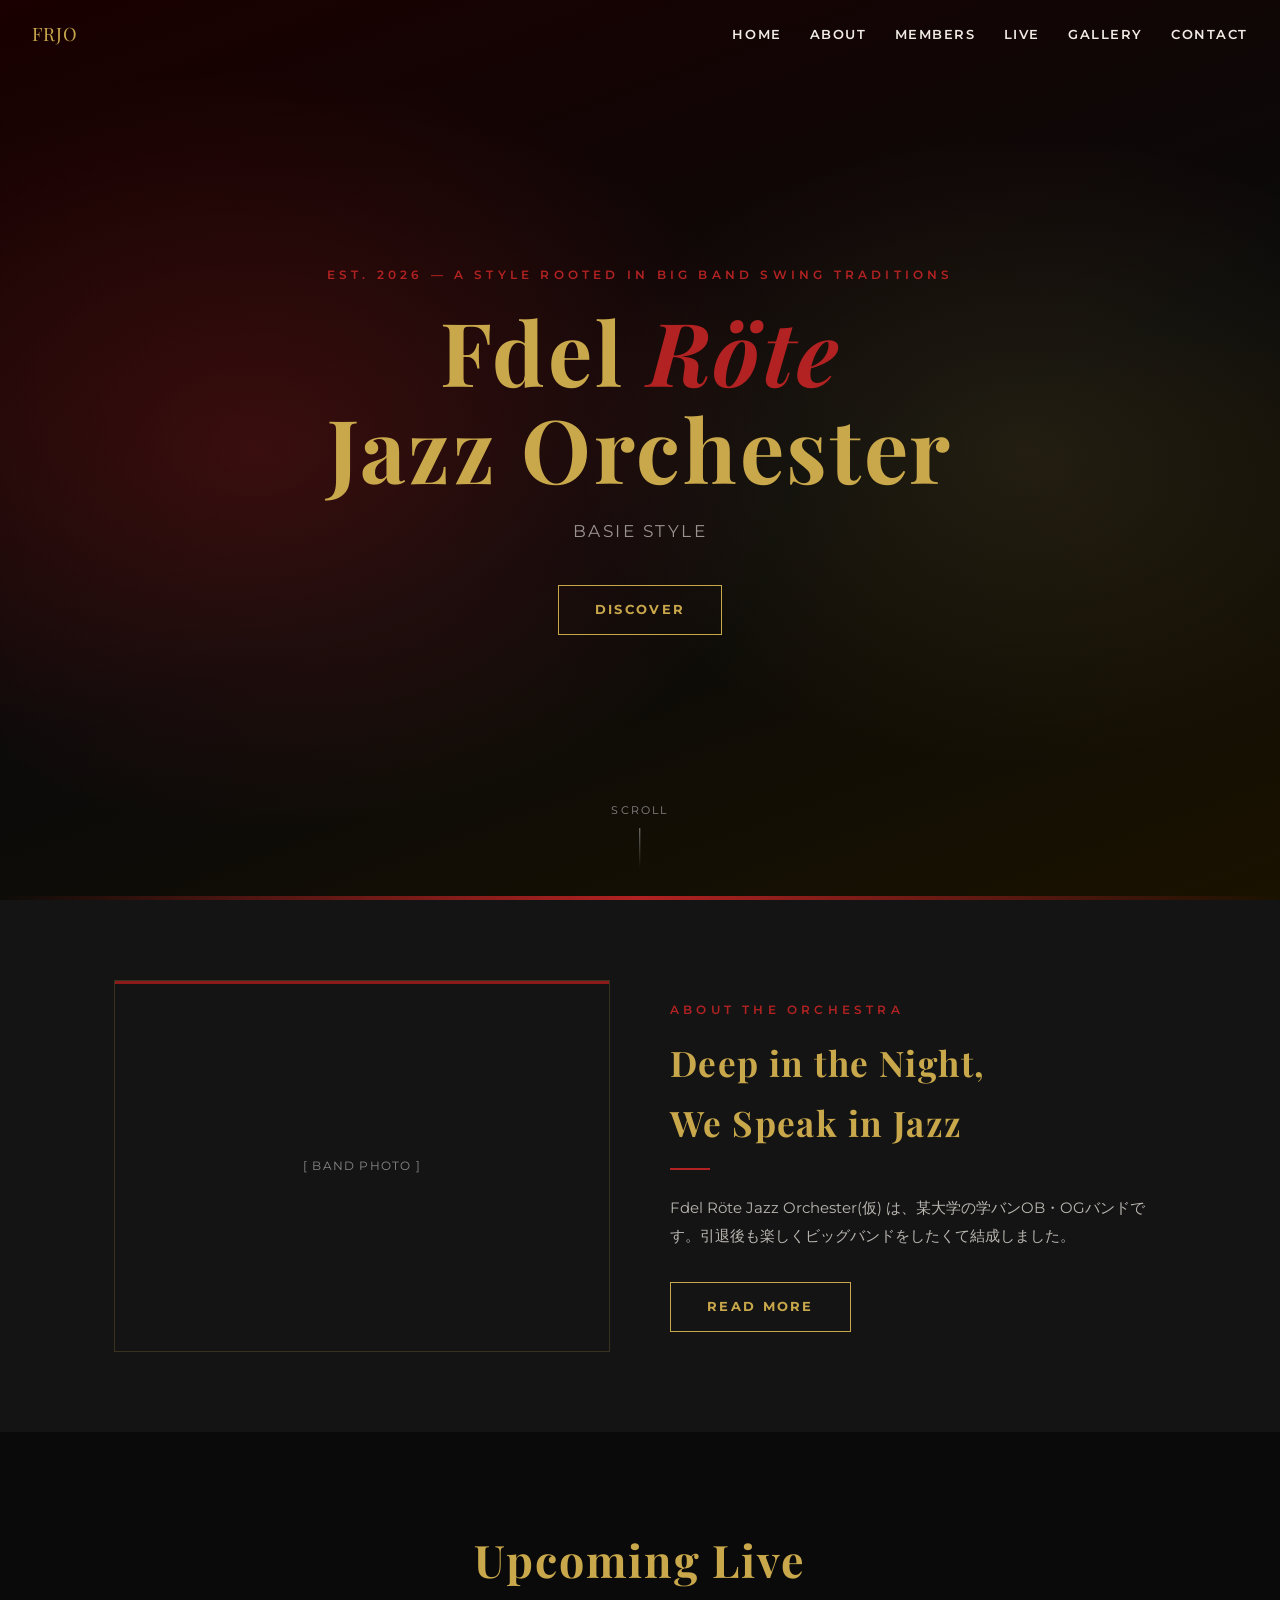
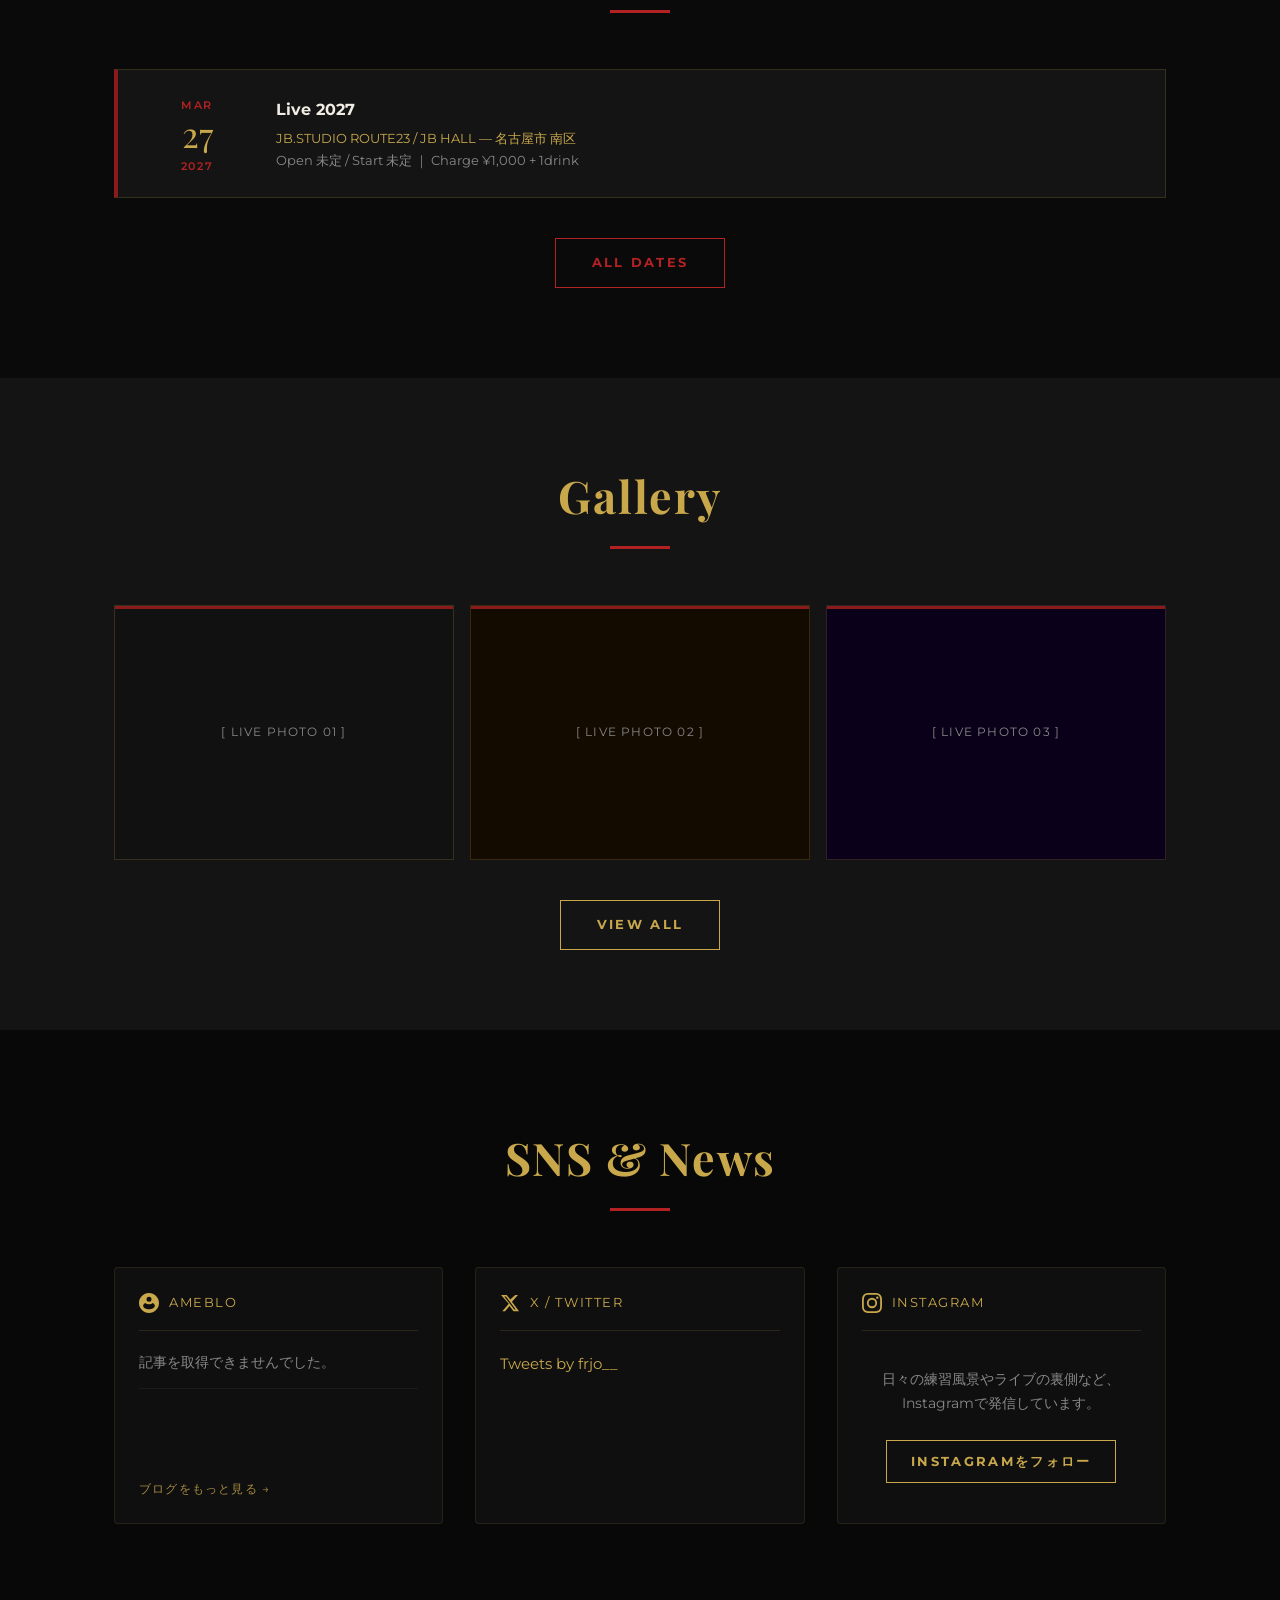
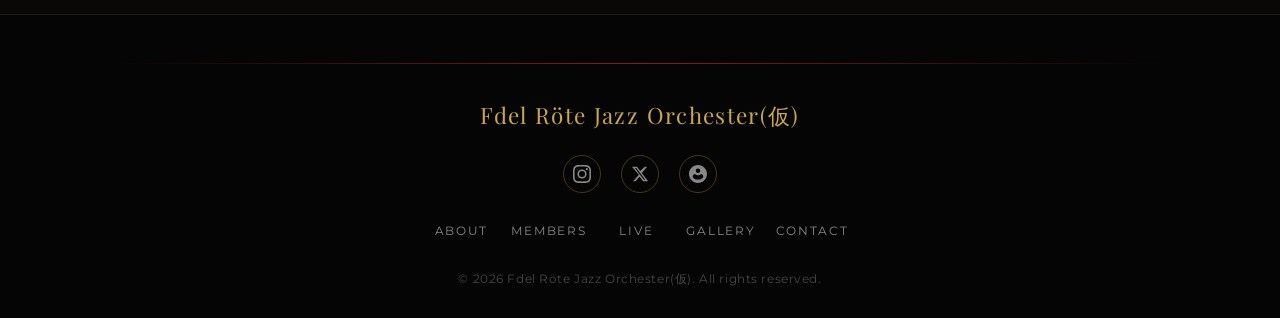
==== index.html @ 22d131be "fix: ライブ料金をCharge ¥1,000+1drinkに更新" ====
<!DOCTYPE html>
<html lang="ja">
<head>
  <meta charset="UTF-8">
  <meta name="viewport" content="width=device-width, initial-scale=1.0">
  <title>Fdel Röte Jazz Orchester</title>
  <meta name="description" content="Fdel Röte Jazz Orchester(仮)">
  <link rel="icon" type="image/svg+xml" href="favicon.svg">
  <link rel="stylesheet" href="style.css">
</head>
<body>

  <!-- ===== Navigation ===== -->
  <nav id="navbar">
    <a class="nav-logo" href="index.html">FRJO</a>
    <button class="hamburger" id="hamburger" aria-label="メニュー" aria-expanded="false">
      <span></span><span></span><span></span>
    </button>
    <ul class="nav-links" id="nav-links">
      <li><a href="index.html">Home</a></li>
      <li><a href="about.html">About</a></li>
      <li><a href="members.html">Members</a></li>
      <li><a href="live.html">Live</a></li>
      <li><a href="gallery.html">Gallery</a></li>
      <li><a href="contact.html">Contact</a></li>
    </ul>
  </nav>

  <!-- ===== Hero ===== -->
  <section id="hero">
    <div class="hero-bg"></div>
    <div class="hero-content">
      <p class="hero-sub">Est. 2026 — A style rooted in big band swing traditions</p>
      <h1 class="hero-title">
        Fdel <span class="accent">Röte</span><br>Jazz Orchester
      </h1>
      <p class="hero-tagline">Basie style</p>
      <a href="about.html" class="btn">Discover</a>
    </div>
    <div class="scroll-hint">scroll</div>
  </section>

  <!-- ===== About Snippet ===== -->
  <section class="about-snippet">
    <div class="container">
      <div class="dummy-img slide-left" style="min-height:280px;">
        [ Band Photo ]
      </div>
      <div class="slide-right">
        <p class="hero-sub" style="text-align:left;margin-bottom:12px;">About the Orchestra</p>
        <h2 class="section-title" style="text-align:left;font-size:clamp(1.5rem,3vw,2.2rem);">
          Deep in the Night,<br>We Speak in Jazz
        </h2>
        <div style="width:40px;height:2px;background:var(--crimson-lt);margin:16px 0 24px;"></div>
        <p style="color:rgba(240,236,228,.75);line-height:1.85;">
          Fdel Röte Jazz Orchester(仮) は、某大学の学バンOB・OGバンドです。引退後も楽しくビッグバンドをしたくて結成しました。
        </p>
        <a href="about.html" class="btn mt-32" style="display:inline-block;">Read More</a>
      </div>
    </div>
  </section>

  <!-- ===== Latest Live ===== -->
  <section class="section">
    <div class="container">
      <h2 class="section-title">Upcoming Live</h2>
      <div class="divider"></div>
      <ul class="live-list">
        <li class="live-item slide-up">
          <div class="live-date">
            <span class="month">Mar</span>
            <div class="day">27</div>
            <span class="month">2027</span>
          </div>
          <div class="live-info">
            <h3>Live 2027</h3>
            <p class="venue">JB.STUDIO ROUTE23 / JB HALL — 名古屋市 南区</p>
            <p>Open 未定 / Start 未定 ｜ Charge ¥1,000 + 1drink</p>
          </div>
        </li>
      </ul>
      <div style="text-align:center;margin-top:40px;">
        <a href="live.html" class="btn btn-crimson">All Dates</a>
      </div>
    </div>
  </section>

  <!-- ===== Gallery Teaser ===== -->
  <section class="section" style="background:var(--dark);padding-top:80px;padding-bottom:80px;">
    <div class="container">
      <h2 class="section-title">Gallery</h2>
      <div class="divider"></div>
      <div class="gallery-grid">
        <div class="gallery-item slide-up">
          <div class="dummy-img" style="height:100%;background:#111;">[ Live Photo 01 ]</div>
          <div class="gallery-overlay"><h3>Everyday Moments</h3><p>Aug 2025</p></div>
        </div>
        <div class="gallery-item slide-up">
          <div class="dummy-img" style="height:100%;background:#130a00;">[ Live Photo 02 ]</div>
          <div class="gallery-overlay"><h3>Everyday Moments</h3><p>May 2025</p></div>
        </div>
        <div class="gallery-item slide-up">
          <div class="dummy-img" style="height:100%;background:#0a001a;">[ Live Photo 03 ]</div>
          <div class="gallery-overlay"><h3>Everyday Moments</h3><p>Jan 2025</p></div>
        </div>
      </div>
      <div style="text-align:center;margin-top:40px;">
        <a href="gallery.html" class="btn">View All</a>
      </div>
    </div>
  </section>

  <!-- ===== SNS & News ===== -->
  <section class="section" style="background:#080808;">
    <div class="container">
      <h2 class="section-title">SNS & News</h2>
      <div class="divider"></div>

      <div class="sns-news-grid">

        <!-- アメブロ最新記事 -->
        <div class="sns-block slide-up">
          <div class="sns-block-header">
            <svg viewBox="0 0 24 24" width="20" height="20" fill="var(--gold)"><path d="M12 0C5.373 0 0 5.373 0 12s5.373 12 12 12 12-5.373 12-12S18.627 0 12 0zm0 4.5a3 3 0 1 1 0 6 3 3 0 0 1 0-6zm0 15c-3.75 0-7-1.9-7-4.25 0-1.317.99-2.484 2.56-3.276A5.987 5.987 0 0 0 12 13.5a5.987 5.987 0 0 0 4.44-1.526C18.01 12.766 19 13.933 19 15.25 19 17.6 15.75 19.5 12 19.5z"/></svg>
            <span>Ameblo</span>
          </div>
          <ul class="ameblo-list" id="ameblo-list">
            <li style="color:var(--gray);font-size:.85rem;">読み込み中...</li>
          </ul>
          <a href="https://ameblo.jp/fdelrotejazzorchester/" target="_blank" rel="noopener" class="sns-more">ブログをもっと見る →</a>
        </div>

        <!-- X タイムライン -->
        <div class="sns-block slide-up">
          <div class="sns-block-header">
            <svg viewBox="0 0 24 24" width="20" height="20" fill="var(--gold)"><path d="M18.244 2.25h3.308l-7.227 8.26 8.502 11.24H16.17l-4.714-6.231-5.401 6.231H2.744l7.737-8.835L1.254 2.25H8.08l4.253 5.622 5.911-5.622zm-1.161 17.52h1.833L7.084 4.126H5.117z"/></svg>
            <span>X / Twitter</span>
          </div>
          <a class="twitter-timeline"
             data-theme="dark"
             data-chrome="noheader nofooter noborders transparent"
             data-tweet-limit="3"
             data-height="320"
             href="https://twitter.com/frjo__">
            Tweets by frjo__
          </a>
          <script async src="https://platform.twitter.com/widgets.js" charset="utf-8"></script>
        </div>

        <!-- Instagram リンク -->
        <div class="sns-block slide-up">
          <div class="sns-block-header">
            <svg viewBox="0 0 24 24" width="20" height="20" fill="var(--gold)"><path d="M12 2.163c3.204 0 3.584.012 4.85.07 1.366.062 2.633.334 3.608 1.308.975.975 1.246 2.242 1.308 3.608.058 1.266.07 1.646.07 4.85s-.012 3.584-.07 4.85c-.062 1.366-.334 2.633-1.308 3.608-.975.975-2.242 1.246-3.608 1.308-1.266.058-1.646.07-4.85.07s-3.584-.012-4.85-.07c-1.366-.062-2.633-.334-3.608-1.308-.975-.975-1.246-2.242-1.308-3.608C2.175 15.584 2.163 15.204 2.163 12s.012-3.584.07-4.85c.062-1.366.334-2.633 1.308-3.608.975-.975 2.242-1.246 3.608-1.308C8.416 2.175 8.796 2.163 12 2.163zm0-2.163C8.741 0 8.332.014 7.052.072 5.197.157 3.355.673 2.014 2.014.673 3.355.157 5.197.072 7.052.014 8.332 0 8.741 0 12c0 3.259.014 3.668.072 4.948.085 1.855.601 3.697 1.942 5.038 1.341 1.341 3.183 1.857 5.038 1.942C8.332 23.986 8.741 24 12 24s3.668-.014 4.948-.072c1.855-.085 3.697-.601 5.038-1.942 1.341-1.341 1.857-3.183 1.942-5.038.058-1.28.072-1.689.072-4.948s-.014-3.668-.072-4.948c-.085-1.855-.601-3.697-1.942-5.038C20.645.673 18.803.157 16.948.072 15.668.014 15.259 0 12 0zm0 5.838a6.162 6.162 0 1 0 0 12.324 6.162 6.162 0 0 0 0-12.324zm0 10.162a4 4 0 1 1 0-8 4 4 0 0 1 0 8zm6.406-11.845a1.44 1.44 0 1 0 0 2.88 1.44 1.44 0 0 0 0-2.88z"/></svg>
            <span>Instagram</span>
          </div>
          <div class="instagram-placeholder">
            <p style="color:var(--gray);font-size:.85rem;line-height:1.8;margin-bottom:24px;">
              日々の練習風景やライブの裏側など、<br>Instagramで発信しています。
            </p>
            <a href="https://www.instagram.com/fdelrote_j_o_kamo/" target="_blank" rel="noopener" class="btn" style="font-size:.8rem;padding:10px 24px;">
              Instagramをフォロー
            </a>
          </div>
        </div>

      </div>
    </div>
  </section>

  <!-- ===== Footer ===== -->
  <footer>
    <div class="container">
      <div class="crimson-rule"></div>
      <div class="footer-logo">Fdel Röte Jazz Orchester(仮)</div>
      <div class="footer-sns">
        <!-- Instagram -->
        <a href="https://www.instagram.com/fdelrote_j_o_kamo/" target="_blank" rel="noopener" aria-label="Instagram">
          <svg viewBox="0 0 24 24" xmlns="http://www.w3.org/2000/svg"><path d="M12 2.163c3.204 0 3.584.012 4.85.07 1.366.062 2.633.334 3.608 1.308.975.975 1.246 2.242 1.308 3.608.058 1.266.07 1.646.07 4.85s-.012 3.584-.07 4.85c-.062 1.366-.334 2.633-1.308 3.608-.975.975-2.242 1.246-3.608 1.308-1.266.058-1.646.07-4.85.07s-3.584-.012-4.85-.07c-1.366-.062-2.633-.334-3.608-1.308-.975-.975-1.246-2.242-1.308-3.608C2.175 15.584 2.163 15.204 2.163 12s.012-3.584.07-4.85c.062-1.366.334-2.633 1.308-3.608.975-.975 2.242-1.246 3.608-1.308C8.416 2.175 8.796 2.163 12 2.163zm0-2.163C8.741 0 8.332.014 7.052.072 5.197.157 3.355.673 2.014 2.014.673 3.355.157 5.197.072 7.052.014 8.332 0 8.741 0 12c0 3.259.014 3.668.072 4.948.085 1.855.601 3.697 1.942 5.038 1.341 1.341 3.183 1.857 5.038 1.942C8.332 23.986 8.741 24 12 24s3.668-.014 4.948-.072c1.855-.085 3.697-.601 5.038-1.942 1.341-1.341 1.857-3.183 1.942-5.038.058-1.28.072-1.689.072-4.948s-.014-3.668-.072-4.948c-.085-1.855-.601-3.697-1.942-5.038C20.645.673 18.803.157 16.948.072 15.668.014 15.259 0 12 0zm0 5.838a6.162 6.162 0 1 0 0 12.324 6.162 6.162 0 0 0 0-12.324zm0 10.162a4 4 0 1 1 0-8 4 4 0 0 1 0 8zm6.406-11.845a1.44 1.44 0 1 0 0 2.88 1.44 1.44 0 0 0 0-2.88z"/></svg>
        </a>
        <!-- X (Twitter) -->
        <a href="https://x.com/frjo__" target="_blank" rel="noopener" aria-label="X (Twitter)">
          <svg viewBox="0 0 24 24" xmlns="http://www.w3.org/2000/svg"><path d="M18.244 2.25h3.308l-7.227 8.26 8.502 11.24H16.17l-4.714-6.231-5.401 6.231H2.744l7.737-8.835L1.254 2.25H8.08l4.253 5.622 5.911-5.622zm-1.161 17.52h1.833L7.084 4.126H5.117z"/></svg>
        </a>
        <!-- Ameblo -->
        <a href="https://ameblo.jp/fdelrotejazzorchester/" target="_blank" rel="noopener" aria-label="Ameblo">
          <svg viewBox="0 0 24 24" xmlns="http://www.w3.org/2000/svg"><path d="M12 0C5.373 0 0 5.373 0 12s5.373 12 12 12 12-5.373 12-12S18.627 0 12 0zm0 4.5a3 3 0 1 1 0 6 3 3 0 0 1 0-6zm0 15c-3.75 0-7-1.9-7-4.25 0-1.317.99-2.484 2.56-3.276A5.987 5.987 0 0 0 12 13.5a5.987 5.987 0 0 0 4.44-1.526C18.01 12.766 19 13.933 19 15.25 19 17.6 15.75 19.5 12 19.5z"/></svg>
        </a>
      </div>
      <ul class="footer-nav">
        <li><a href="about.html">About</a></li>
        <li><a href="members.html">Members</a></li>
        <li><a href="live.html">Live</a></li>
        <li><a href="gallery.html">Gallery</a></li>
        <li><a href="contact.html">Contact</a></li>
      </ul>
      <p class="footer-copy">&copy; 2026 Fdel Röte Jazz Orchester(仮). All rights reserved.</p>
    </div>
  </footer>

  <script src="script.js"></script>
  <script src="https://identity.netlify.com/v1/netlify-identity-widget.js"></script>
  <script>
    // パスワードリセット・招待リンクを /admin/ にリダイレクト
    if (window.netlifyIdentity) {
      window.netlifyIdentity.on('init', user => {
        if (!user) {
          window.netlifyIdentity.on('login', () => {
            document.location.href = '/admin/';
          });
        }
      });
    }
  </script>
  <script>
    // アメブロRSSを取得して最新3件表示
    const RSS_URL = 'https://rssproxy.mikecrittenden.com/?url=' +
      encodeURIComponent('https://rssblog.ameba.jp/fdelrotejazzorchester/rss20.xml');

    fetch(RSS_URL)
      .then(r => r.text())
      .then(str => {
        const xml = new DOMParser().parseFromString(str, 'text/xml');
        const items = [...xml.querySelectorAll('item')].slice(0, 3);
        const list = document.getElementById('ameblo-list');
        if (!items.length) {
          list.innerHTML = '<li style="color:var(--gray);font-size:.85rem;">記事を取得できませんでした。</li>';
          return;
        }
        list.innerHTML = items.map(item => {
          const title = item.querySelector('title')?.textContent || '';
          const link  = item.querySelector('link')?.textContent || '#';
          const date  = new Date(item.querySelector('pubDate')?.textContent || '');
          const dateStr = isNaN(date) ? '' : date.toLocaleDateString('ja-JP');
          return `<li>
            <a href="${link}" target="_blank" rel="noopener">${title}</a>
            <span class="ameblo-date">${dateStr}</span>
          </li>`;
        }).join('');
      })
      .catch(() => {
        document.getElementById('ameblo-list').innerHTML =
          '<li style="color:var(--gray);font-size:.85rem;">記事を取得できませんでした。</li>';
      });
  </script>
</body>
</html>
---- style.css ----
/* =============================================
   Fdel Röte Jazz Orchester — style.css
   Design: Black × Gold × Crimson
============================================= */

@import url('https://fonts.googleapis.com/css2?family=Montserrat:wght@400;600;700&family=Playfair+Display:ital,wght@0,700;1,400&display=swap');

/* ---- Reset & Base ---- */
*, *::before, *::after { box-sizing: border-box; margin: 0; padding: 0; }

:root {
  --black:   #0a0a0a;
  --dark:    #141414;
  --gold:    #c9a84c;
  --gold-lt: #e8c96a;
  --crimson: #8b1a1a;
  --crimson-lt: #b22222;
  --white:   #f0ece4;
  --gray:    #888;
  --font-sans: 'Montserrat', sans-serif;
  --font-serif: 'Playfair Display', serif;
}

html { scroll-behavior: smooth; }

body {
  background: var(--black);
  color: var(--white);
  font-family: var(--font-sans);
  font-size: 15px;
  line-height: 1.7;
  overflow-x: hidden;
}

a { color: var(--gold); text-decoration: none; }
a:hover { color: var(--gold-lt); }

img { display: block; max-width: 100%; }

h1, h2, h3, h4 { font-family: var(--font-serif); color: var(--gold); }

/* ---- Utility ---- */
.container { max-width: 1100px; margin: 0 auto; padding: 0 24px; }

.section { padding: 90px 0; }

.section-title {
  font-size: clamp(1.8rem, 4vw, 2.8rem);
  text-align: center;
  margin-bottom: 12px;
  letter-spacing: .04em;
}

.section-title + .divider {
  width: 60px; height: 3px;
  background: var(--crimson-lt);
  margin: 0 auto 56px;
}

.gold-line {
  display: block;
  width: 40px; height: 2px;
  background: var(--gold);
  margin: 8px auto 0;
}

/* ---- Navigation ---- */
#navbar {
  position: fixed; top: 0; left: 0; width: 100%;
  z-index: 1000;
  padding: 18px 32px;
  display: flex; align-items: center; justify-content: space-between;
  transition: background .35s, padding .35s, backdrop-filter .35s;
}

#navbar.scrolled {
  background: rgba(10,10,10,.82);
  backdrop-filter: blur(10px);
  padding: 12px 32px;
  border-bottom: 1px solid rgba(201,168,76,.18);
}

.nav-logo {
  font-family: var(--font-serif);
  font-size: 1.15rem;
  color: var(--gold);
  letter-spacing: .06em;
  white-space: nowrap;
}

.nav-links { display: flex; gap: 28px; list-style: none; }

.nav-links a {
  color: var(--white);
  font-size: .82rem;
  font-weight: 600;
  letter-spacing: .12em;
  text-transform: uppercase;
  position: relative;
  transition: color .2s;
}

.nav-links a::after {
  content: '';
  position: absolute; bottom: -4px; left: 0;
  width: 0; height: 1px;
  background: var(--gold);
  transition: width .25s;
}

.nav-links a:hover { color: var(--gold); }
.nav-links a:hover::after { width: 100%; }

/* Hamburger */
.hamburger {
  display: none;
  flex-direction: column; gap: 5px;
  cursor: pointer; background: none; border: none;
  padding: 4px;
}

.hamburger span {
  display: block; width: 26px; height: 2px;
  background: var(--white);
  transition: transform .3s, opacity .3s;
}

.hamburger.open span:nth-child(1) { transform: translateY(7px) rotate(45deg); }
.hamburger.open span:nth-child(2) { opacity: 0; }
.hamburger.open span:nth-child(3) { transform: translateY(-7px) rotate(-45deg); }

/* Mobile nav */
@media (max-width: 768px) {
  .hamburger { display: flex; }

  .nav-links {
    position: fixed; top: 0; right: -100%;
    height: 100vh; width: 70%; max-width: 280px;
    flex-direction: column; gap: 0;
    background: rgba(10,10,10,.97);
    padding: 80px 32px 40px;
    transition: right .35s;
    border-left: 1px solid rgba(201,168,76,.2);
  }

  .nav-links.open { right: 0; }

  .nav-links li { border-bottom: 1px solid rgba(255,255,255,.07); }

  .nav-links a {
    display: block; padding: 14px 0;
    font-size: .9rem;
  }
}

/* ---- Hero ---- */
#hero {
  position: relative;
  height: 100vh; min-height: 560px;
  display: flex; align-items: center; justify-content: center;
  text-align: center;
  overflow: hidden;
}

.hero-bg {
  position: absolute; inset: 0;
  background: linear-gradient(160deg, #1a0000 0%, #0a0a0a 55%, #1a1200 100%);
}

.hero-bg::before {
  content: '';
  position: absolute; inset: 0;
  background:
    radial-gradient(ellipse 60% 60% at 20% 50%, rgba(139,26,26,.35) 0%, transparent 70%),
    radial-gradient(ellipse 50% 50% at 80% 50%, rgba(201,168,76,.12) 0%, transparent 70%);
}

/* Decorative lines */
.hero-bg::after {
  content: '';
  position: absolute; left: 0; bottom: 0;
  width: 100%; height: 4px;
  background: linear-gradient(90deg, transparent, var(--crimson-lt), transparent);
}

.hero-content {
  position: relative; z-index: 1;
  padding: 0 24px;
}

.hero-sub {
  font-size: .75rem;
  letter-spacing: .35em;
  text-transform: uppercase;
  color: var(--crimson-lt);
  margin-bottom: 18px;
  font-weight: 600;
}

.hero-title {
  font-size: clamp(2.4rem, 7vw, 5.5rem);
  line-height: 1.1;
  letter-spacing: .03em;
  margin-bottom: 8px;
}

.hero-title .accent { color: var(--crimson-lt); font-style: italic; }

.hero-tagline {
  font-family: var(--font-sans);
  font-size: clamp(.9rem, 2vw, 1.05rem);
  color: rgba(240,236,228,.6);
  letter-spacing: .15em;
  text-transform: uppercase;
  margin-top: 20px;
  margin-bottom: 40px;
}

.btn {
  display: inline-block;
  padding: 13px 36px;
  border: 1px solid var(--gold);
  color: var(--gold);
  font-size: .8rem;
  font-weight: 700;
  letter-spacing: .18em;
  text-transform: uppercase;
  transition: background .25s, color .25s;
}

.btn:hover {
  background: var(--gold);
  color: var(--black);
}

.btn-crimson {
  border-color: var(--crimson-lt);
  color: var(--crimson-lt);
}
.btn-crimson:hover {
  background: var(--crimson-lt);
  color: var(--white);
}

.scroll-hint {
  position: absolute; bottom: 32px; left: 50%;
  transform: translateX(-50%);
  font-size: .7rem; letter-spacing: .2em;
  color: var(--gray);
  text-transform: uppercase;
  display: flex; flex-direction: column; align-items: center; gap: 8px;
  animation: bounce 2s infinite;
}

.scroll-hint::after {
  content: '';
  display: block; width: 1px; height: 40px;
  background: linear-gradient(to bottom, var(--gray), transparent);
}

@keyframes bounce {
  0%, 100% { transform: translateX(-50%) translateY(0); }
  50%       { transform: translateX(-50%) translateY(6px); }
}

/* ---- About (index snippet) ---- */
.about-snippet {
  background: var(--dark);
  padding: 80px 0;
}

.about-snippet .container {
  display: grid;
  grid-template-columns: 1fr 1fr;
  gap: 60px;
  align-items: center;
}

.about-snippet .dummy-img {
  aspect-ratio: 4/3;
}

@media (max-width: 768px) {
  .about-snippet .container { grid-template-columns: 1fr; }
}

/* ---- Dummy image ---- */
.dummy-img {
  width: 100%;
  background: var(--dark);
  border: 1px solid rgba(201,168,76,.2);
  display: flex; align-items: center; justify-content: center;
  font-size: .75rem;
  letter-spacing: .1em;
  color: var(--gray);
  text-transform: uppercase;
  font-family: var(--font-sans);
  min-height: 160px;
  position: relative;
  overflow: hidden;
}

.dummy-img::before {
  content: '';
  position: absolute; left: 0; top: 0;
  width: 100%; height: 3px;
  background: var(--crimson);
}

/* ---- Cards (generic) ---- */
.card {
  background: var(--dark);
  border: 1px solid rgba(201,168,76,.25);
  border-top: 3px solid var(--crimson);
  padding: 28px 24px;
  transition: transform .25s, box-shadow .25s;
}

.card:hover {
  transform: translateY(-4px);
  box-shadow: 0 12px 40px rgba(139,26,26,.25);
}

.card h3 { font-size: 1.15rem; margin-bottom: 6px; }

.card .role {
  font-size: .72rem;
  letter-spacing: .18em;
  text-transform: uppercase;
  color: var(--crimson-lt);
  font-weight: 600;
  margin-bottom: 12px;
}

/* ---- Members page ---- */
.tab-bar {
  display: flex; gap: 8px; flex-wrap: wrap;
  justify-content: center;
  margin-bottom: 56px;
}

.tab-btn {
  padding: 9px 22px;
  border: 1px solid rgba(201,168,76,.35);
  background: transparent;
  color: var(--white);
  font-family: var(--font-sans);
  font-size: .75rem;
  font-weight: 600;
  letter-spacing: .15em;
  text-transform: uppercase;
  cursor: pointer;
  transition: background .2s, color .2s, border-color .2s;
}

.tab-btn:hover, .tab-btn.active {
  background: var(--gold);
  color: var(--black);
  border-color: var(--gold);
}

.members-section { margin-bottom: 72px; }

.members-section h2 {
  font-size: 1.4rem;
  letter-spacing: .1em;
  margin-bottom: 4px;
  padding-bottom: 10px;
  border-bottom: 1px solid rgba(201,168,76,.2);
  margin-bottom: 32px;
}

.members-grid {
  display: grid;
  grid-template-columns: repeat(auto-fill, minmax(240px, 1fr));
  gap: 28px;
}

/* Slide-in animation */
.slide-left  { opacity: 0; transform: translateX(-50px); transition: opacity .6s, transform .6s; }
.slide-right { opacity: 0; transform: translateX( 50px); transition: opacity .6s, transform .6s; }
.slide-up    { opacity: 0; transform: translateY( 40px); transition: opacity .6s, transform .6s; }

.slide-left.visible,
.slide-right.visible,
.slide-up.visible { opacity: 1; transform: none; }

/* ---- Songs ---- */
.songs-table {
  width: 100%;
  border-collapse: collapse;
}

.songs-table th {
  text-align: left;
  font-size: .72rem;
  letter-spacing: .15em;
  text-transform: uppercase;
  color: var(--gold);
  padding: 10px 16px;
  border-bottom: 1px solid rgba(201,168,76,.3);
}

.songs-table td {
  padding: 14px 16px;
  border-bottom: 1px solid rgba(255,255,255,.06);
  font-size: .9rem;
  color: rgba(240,236,228,.8);
}

.songs-table tr:hover td {
  background: rgba(201,168,76,.05);
  color: var(--white);
}

.songs-table td:first-child { color: var(--gray); font-size: .8rem; }

/* ---- Live ---- */
.live-list { list-style: none; display: flex; flex-direction: column; gap: 24px; }

.live-item {
  display: grid;
  grid-template-columns: 110px 1fr;
  gap: 24px;
  align-items: center;
  padding: 24px;
  border: 1px solid rgba(201,168,76,.18);
  border-left: 4px solid var(--crimson);
  background: var(--dark);
  transition: box-shadow .25s;
}

.live-item:hover { box-shadow: 0 6px 30px rgba(139,26,26,.2); }

.live-date {
  text-align: center;
  font-family: var(--font-serif);
  line-height: 1.2;
}

.live-date .month {
  font-size: .7rem;
  letter-spacing: .15em;
  text-transform: uppercase;
  color: var(--crimson-lt);
  font-family: var(--font-sans);
  font-weight: 600;
}

.live-date .day { font-size: 2.2rem; color: var(--gold); }

.live-info h3 { font-family: var(--font-sans); font-size: 1rem; font-weight: 700; color: var(--white); margin-bottom: 4px; }
.live-info p  { font-size: .82rem; color: var(--gray); }
.live-info .venue { color: var(--gold); font-size: .82rem; margin-top: 4px; }

@media (max-width: 480px) {
  .live-item { grid-template-columns: 80px 1fr; gap: 16px; padding: 16px; }
  .live-date .day { font-size: 1.7rem; }
}

/* ← この下に追加 */
.hidden-live {
  display: none;
}

/* ---- Gallery ---- */
.gallery-grid {
  display: grid;
  grid-template-columns: repeat(auto-fill, minmax(280px, 1fr));
  gap: 16px;
}

.gallery-item {
  position: relative;
  aspect-ratio: 4/3;
  overflow: hidden;
  cursor: pointer;
}

.gallery-item .dummy-img {
  height: 100%;
  aspect-ratio: unset;
  transition: transform .4s;
}

.gallery-item:hover .dummy-img { transform: scale(1.05); }

.gallery-overlay {
  position: absolute; inset: 0;
  background: rgba(10,10,10,.78);
  display: flex; flex-direction: column;
  align-items: center; justify-content: center;
  opacity: 0;
  transition: opacity .35s;
  border-top: 2px solid var(--gold);
}

.gallery-item:hover .gallery-overlay { opacity: 1; }

.gallery-overlay h3 { font-size: 1rem; color: var(--gold); text-align: center; margin-bottom: 4px; }
.gallery-overlay p  { font-size: .75rem; color: var(--gray); letter-spacing: .1em; }

/* ---- Contact ---- */
.contact-form {
  max-width: 640px;
  margin: 0 auto;
  display: flex; flex-direction: column; gap: 20px;
}

.form-group { display: flex; flex-direction: column; gap: 6px; }

.form-group label {
  font-size: .72rem;
  letter-spacing: .15em;
  text-transform: uppercase;
  color: var(--gold);
  font-weight: 600;
}

.form-group input,
.form-group textarea {
  background: var(--dark);
  border: 1px solid rgba(201,168,76,.3);
  border-radius: 0;
  color: var(--white);
  font-family: var(--font-sans);
  font-size: .9rem;
  padding: 12px 16px;
  outline: none;
  transition: border-color .2s;
}

.form-group input:focus,
.form-group textarea:focus { border-color: var(--gold); }

.form-group textarea { resize: vertical; min-height: 140px; }

.form-status {
  font-size: .85rem;
  text-align: center;
  padding: 10px;
  display: none;
}

.form-status.success { color: #6dbf6d; display: block; }
.form-status.error   { color: var(--crimson-lt); display: block; }

/* ---- About page ---- */
.about-content {
  display: grid;
  grid-template-columns: 1fr 1fr;
  gap: 60px;
  align-items: start;
}

.about-content p { color: rgba(240,236,228,.8); margin-bottom: 16px; line-height: 1.85; }

@media (max-width: 768px) {
  .about-content { grid-template-columns: 1fr; }
}

.about-highlights {
  list-style: none;
  margin-top: 24px;
  display: flex; flex-direction: column; gap: 12px;
}

.about-highlights li {
  padding: 12px 16px 12px 20px;
  border-left: 3px solid var(--crimson);
  background: rgba(255,255,255,.03);
  font-size: .88rem;
  color: rgba(240,236,228,.8);
}

/* ---- Footer ---- */
footer {
  background: #050505;
  border-top: 1px solid rgba(201,168,76,.15);
  padding: 48px 0 28px;
  text-align: center;
}

footer .container {
  display: flex;
  flex-direction: column;
  align-items: center;
}

.footer-logo {
  font-family: var(--font-serif);
  font-size: 1.4rem;
  color: var(--gold);
  letter-spacing: .06em;
  margin-bottom: 20px;
}

.footer-nav {
  display: flex; flex-wrap: wrap; justify-content: center;
  gap: 20px; list-style: none;
  margin-bottom: 28px;
}

.footer-nav li {
  min-width: 60px;
  text-align: center;
}

.footer-nav a {
  font-size: .72rem;
  letter-spacing: .15em;
  text-transform: uppercase;
  color: var(--gray);
  transition: color .2s;
}

.footer-nav a:hover { color: var(--gold); }

.footer-copy {
  font-size: .72rem;
  color: rgba(136,136,136,.5);
  letter-spacing: .05em;
}

.footer-sns {
  display: flex;
  justify-content: center;
  gap: 20px;
  margin-bottom: 24px;
}

.footer-sns a {
  display: flex;
  align-items: center;
  justify-content: center;
  width: 38px; height: 38px;
  border: 1px solid rgba(201,168,76,.3);
  border-radius: 50%;
  color: var(--gray);
  transition: color .2s, border-color .2s;
}

.footer-sns a:hover {
  color: var(--gold);
  border-color: var(--gold);
}

.footer-sns svg {
  width: 18px; height: 18px;
  fill: currentColor;
}

.crimson-rule {
  width: 100%; height: 1px;
  background: linear-gradient(90deg, transparent, var(--crimson), transparent);
  margin: 0 0 32px;
}

/* ---- SNS & News ---- */
.sns-news-grid {
  display: grid;
  grid-template-columns: repeat(auto-fit, minmax(280px, 1fr));
  gap: 32px;
  margin-top: 40px;
}

.sns-block {
  background: rgba(255,255,255,.03);
  border: 1px solid rgba(201,168,76,.12);
  border-radius: 4px;
  padding: 24px;
  display: flex;
  flex-direction: column;
}

.sns-block-header {
  display: flex;
  align-items: center;
  gap: 10px;
  margin-bottom: 20px;
  padding-bottom: 16px;
  border-bottom: 1px solid rgba(201,168,76,.15);
  font-size: .8rem;
  letter-spacing: .12em;
  text-transform: uppercase;
  color: var(--gold);
}

.ameblo-list {
  list-style: none;
  flex: 1;
  display: flex;
  flex-direction: column;
  gap: 14px;
}

.ameblo-list li {
  border-bottom: 1px solid rgba(255,255,255,.05);
  padding-bottom: 14px;
}

.ameblo-list a {
  display: block;
  font-size: .88rem;
  color: var(--light);
  line-height: 1.5;
  margin-bottom: 4px;
  transition: color .2s;
}

.ameblo-list a:hover { color: var(--gold); }

.ameblo-date {
  font-size: .72rem;
  color: var(--gray);
}

.sns-more {
  display: inline-block;
  margin-top: 16px;
  font-size: .75rem;
  letter-spacing: .1em;
  color: var(--gold);
  opacity: .8;
  transition: opacity .2s;
}

.sns-more:hover { opacity: 1; }

.instagram-placeholder {
  flex: 1;
  display: flex;
  flex-direction: column;
  align-items: center;
  justify-content: center;
  text-align: center;
  padding: 16px 0;
}

/* ---- Page Hero (sub pages) ---- */
.page-hero {
  height: 320px;
  display: flex; align-items: center; justify-content: center;
  text-align: center;
  background: linear-gradient(160deg, #1a0000 0%, #0a0a0a 100%);
  position: relative;
  overflow: hidden;
  margin-top: 0;
}

.page-hero::after {
  content: '';
  position: absolute; bottom: 0; left: 0;
  width: 100%; height: 3px;
  background: linear-gradient(90deg, transparent, var(--crimson-lt), transparent);
}

.page-hero h1 { font-size: clamp(2rem, 5vw, 3.5rem); }

.page-hero p {
  font-size: .78rem;
  letter-spacing: .25em;
  text-transform: uppercase;
  color: var(--gray);
  margin-top: 10px;
}

/* ---- Misc ---- */
.text-gold    { color: var(--gold); }
.text-crimson { color: var(--crimson-lt); }
.text-gray    { color: var(--gray); }

.mt-8 { margin-top: 8px; }
.mt-16 { margin-top: 16px; }
.mt-32 { margin-top: 32px; }
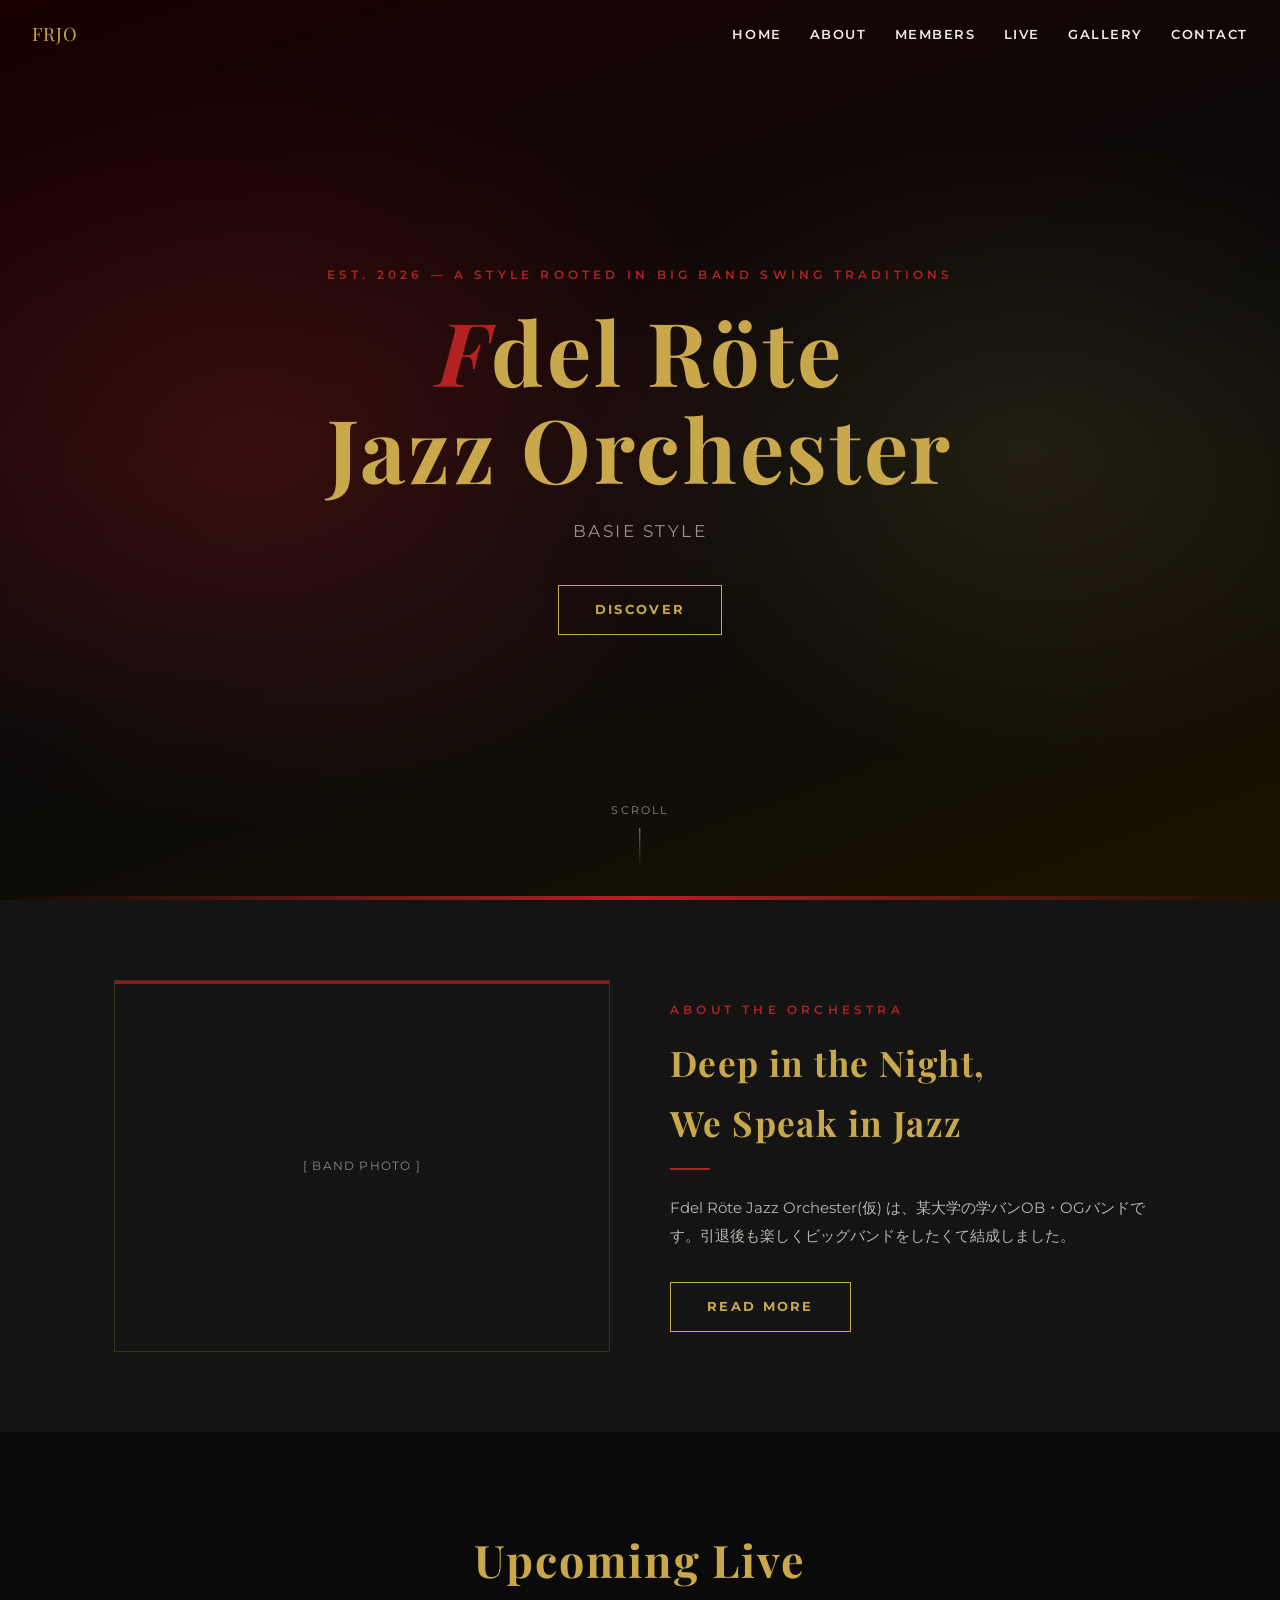
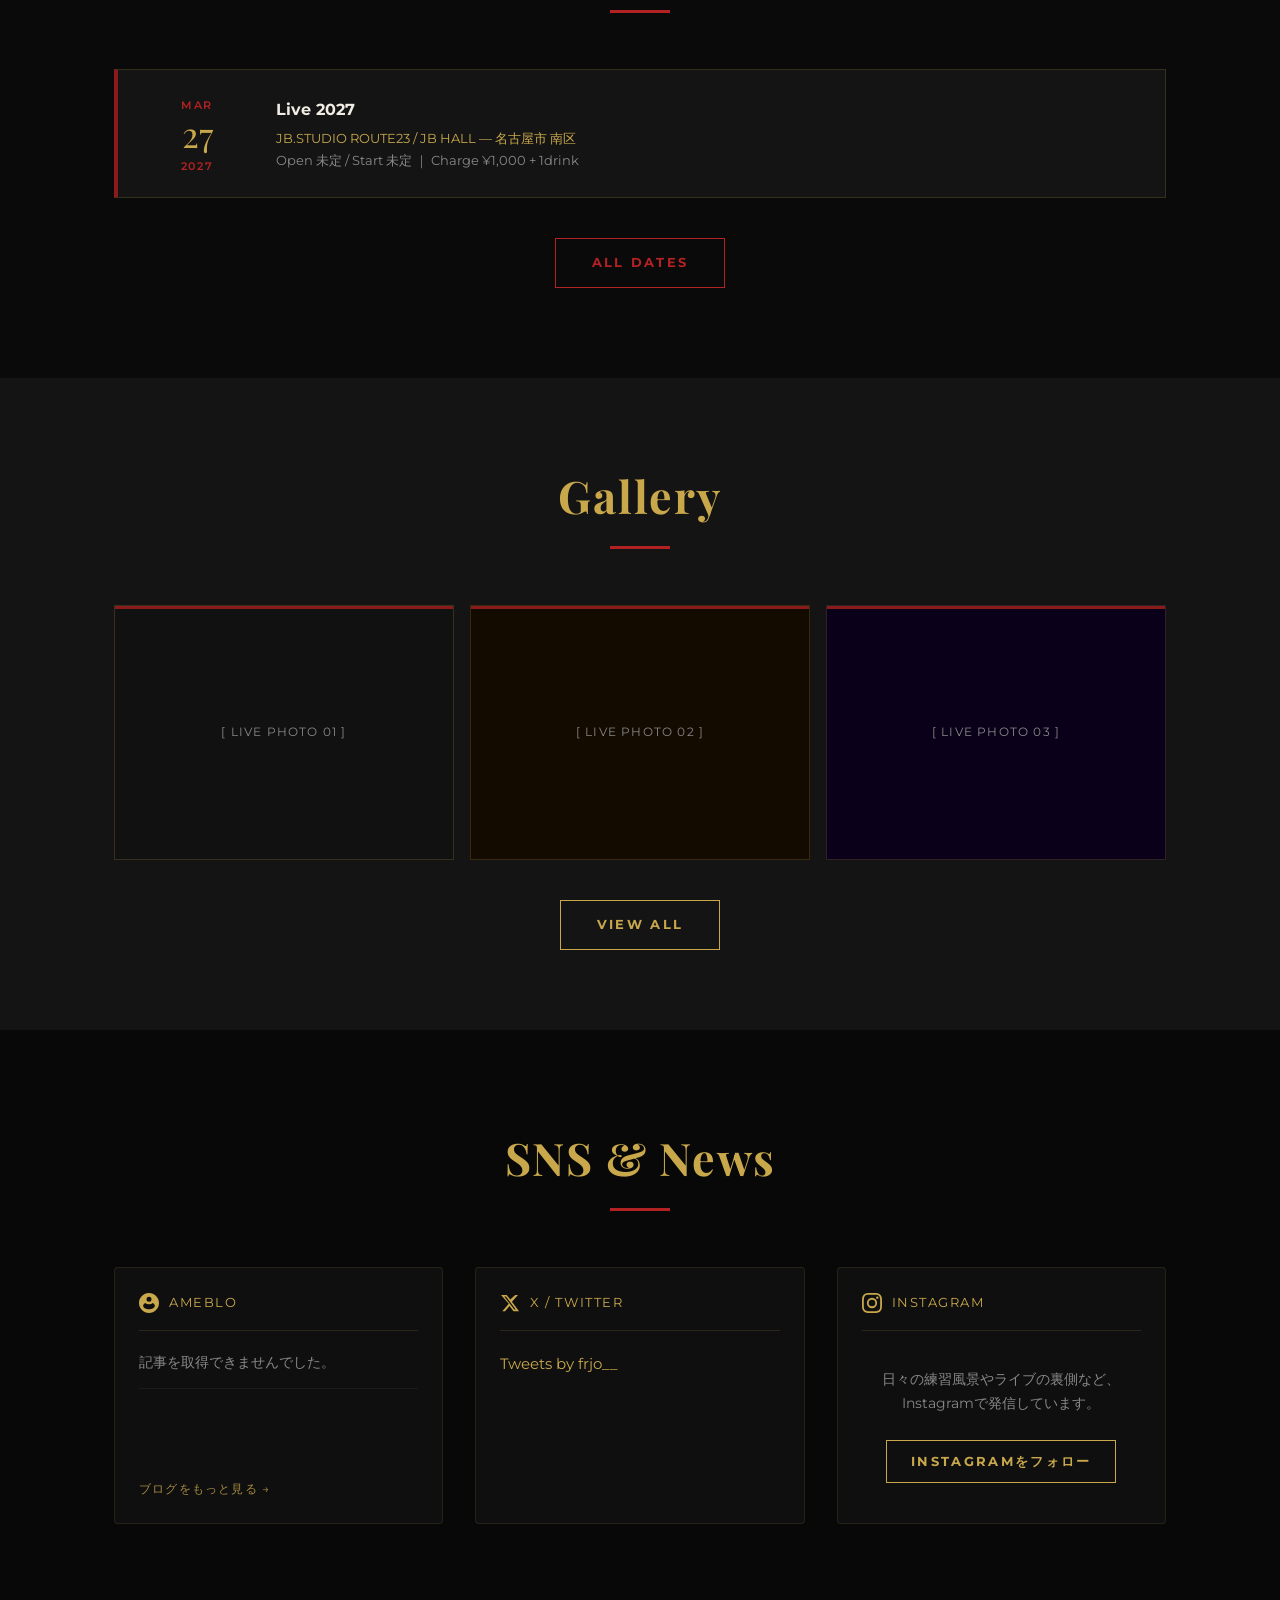
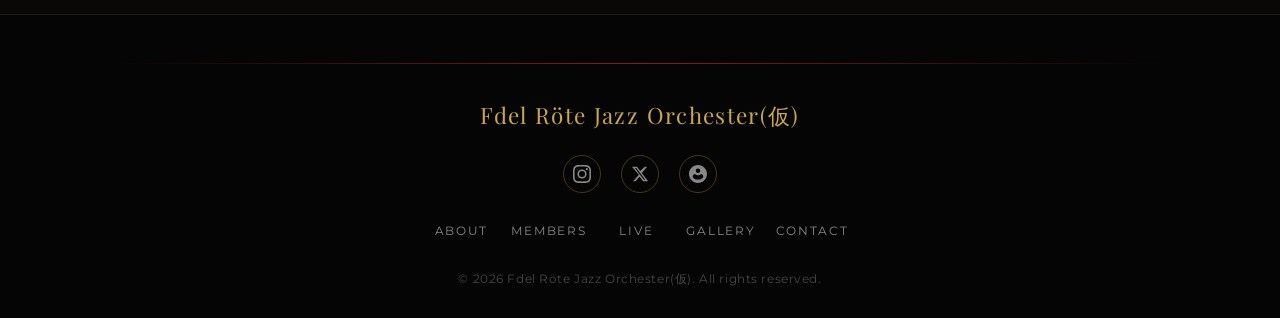
==== commit 812d973c: "fix: ヒーロータイトルのアクセントをRöteからFに変更" ====
--- a/index.html
+++ b/index.html
@@ -32,7 +32,7 @@
     <div class="hero-content">
       <p class="hero-sub">Est. 2026 — A style rooted in big band swing traditions</p>
       <h1 class="hero-title">
-        Fdel <span class="accent">Röte</span><br>Jazz Orchester
+        <span class="accent">F</span>del Röte<br>Jazz Orchester
       </h1>
       <p class="hero-tagline">Basie style</p>
       <a href="about.html" class="btn">Discover</a>
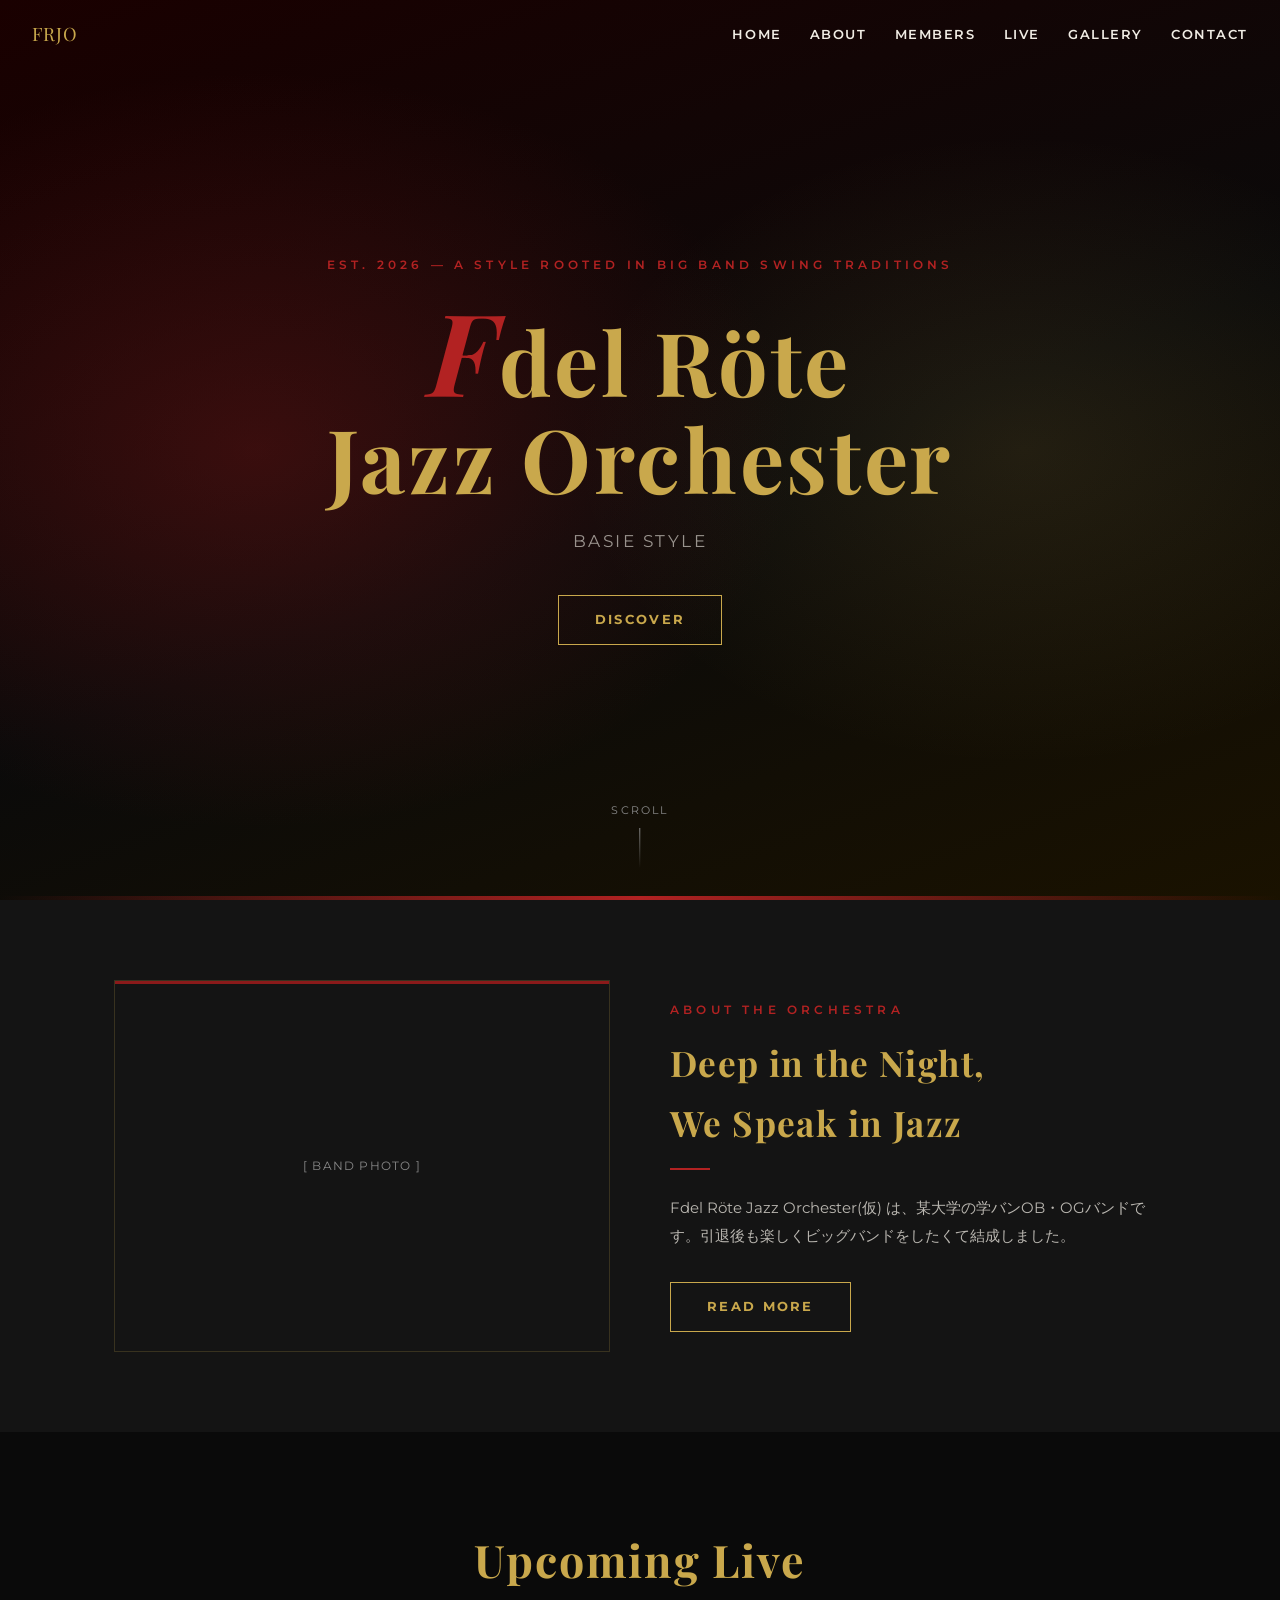
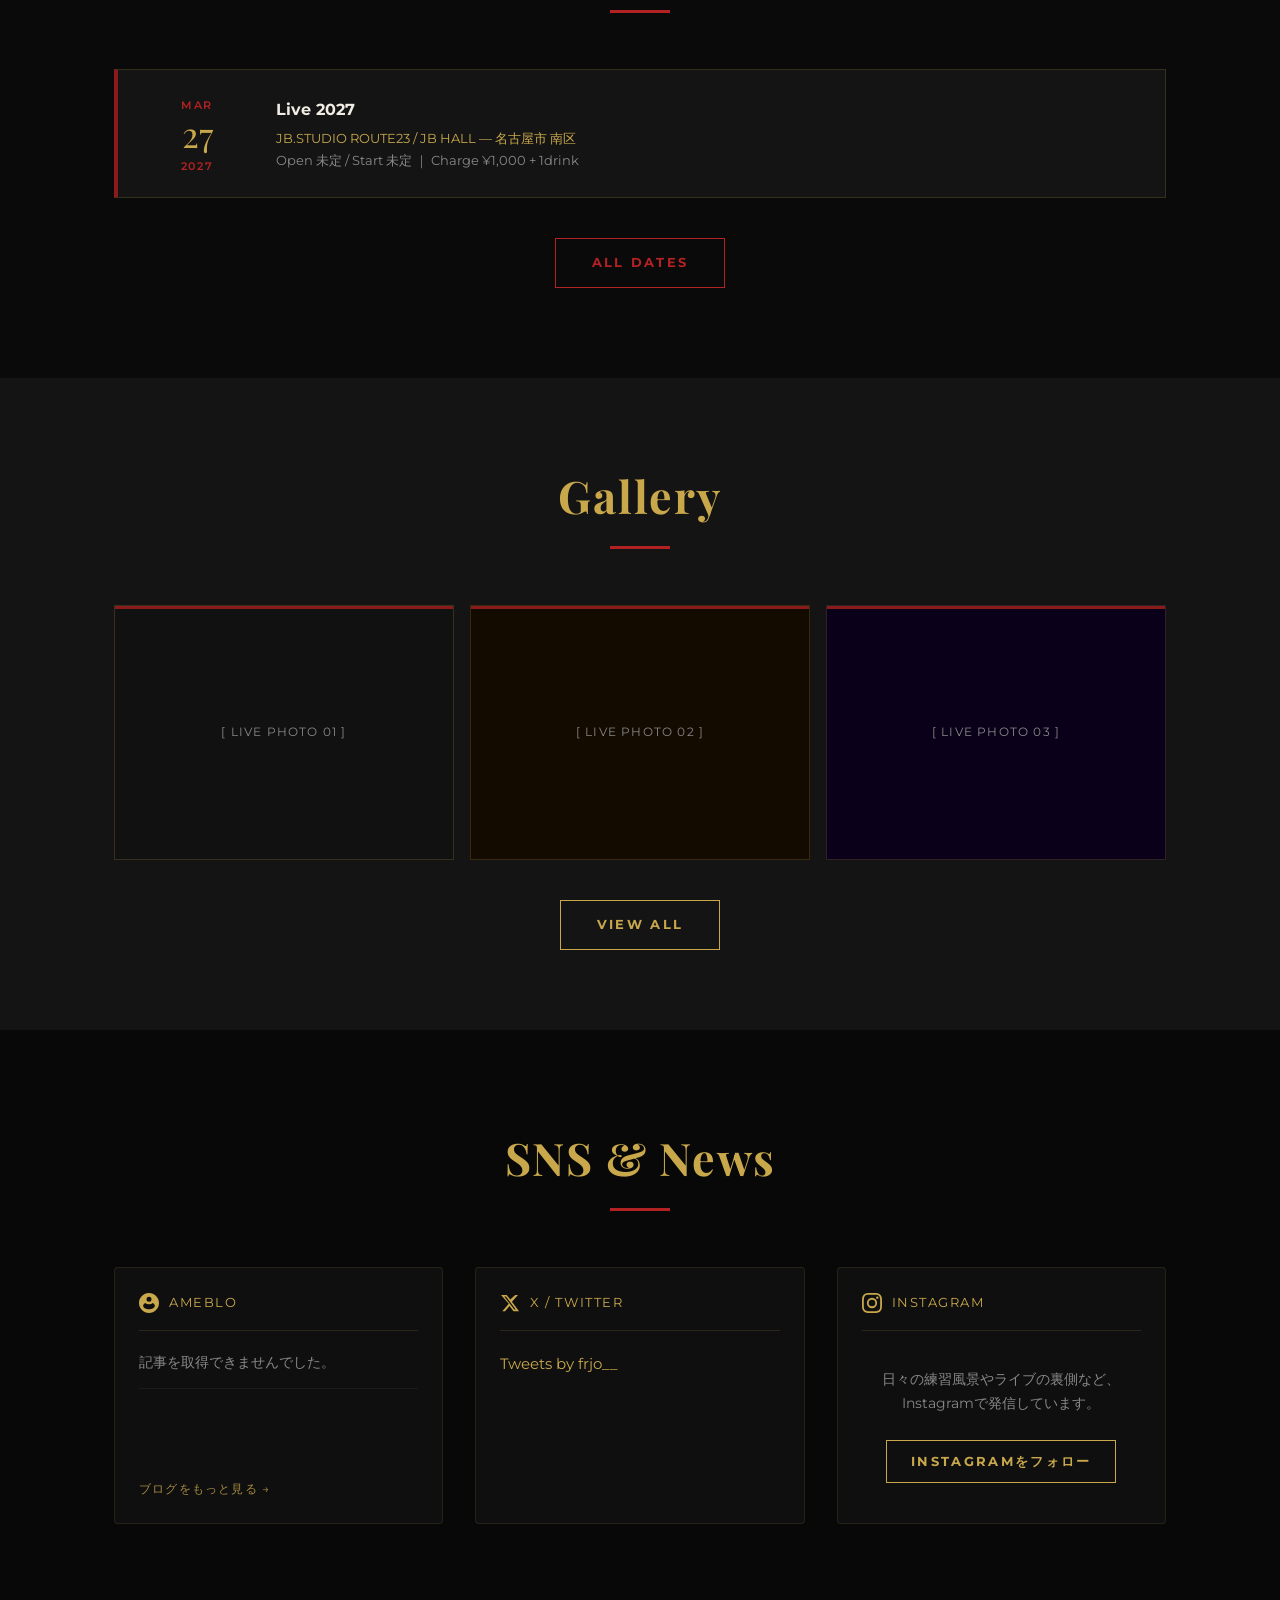
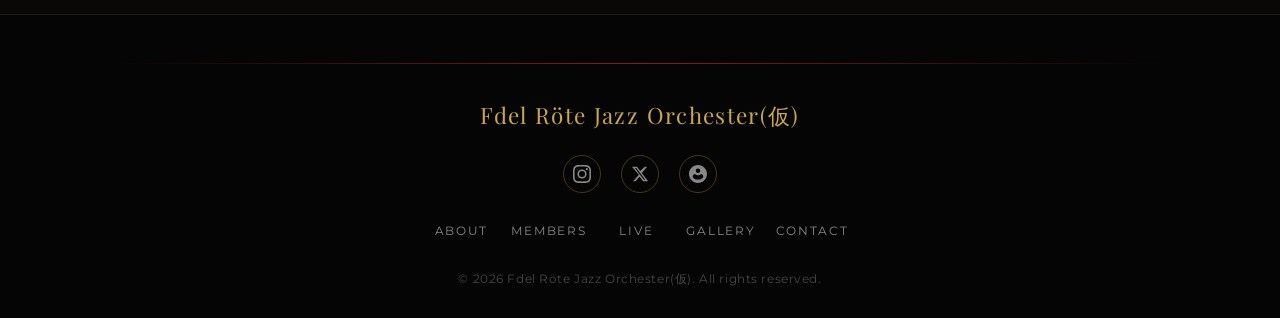
==== commit 227ae800: "fix: ヒーロータイトルのFを1.3emに拡大" ====
--- a/index.html
+++ b/index.html
@@ -32,7 +32,7 @@
     <div class="hero-content">
       <p class="hero-sub">Est. 2026 — A style rooted in big band swing traditions</p>
       <h1 class="hero-title">
-        <span class="accent">F</span>del Röte<br>Jazz Orchester
+        <span class="accent" style="font-size:1.3em;line-height:1;">F</span>del Röte<br>Jazz Orchester
       </h1>
       <p class="hero-tagline">Basie style</p>
       <a href="about.html" class="btn">Discover</a>
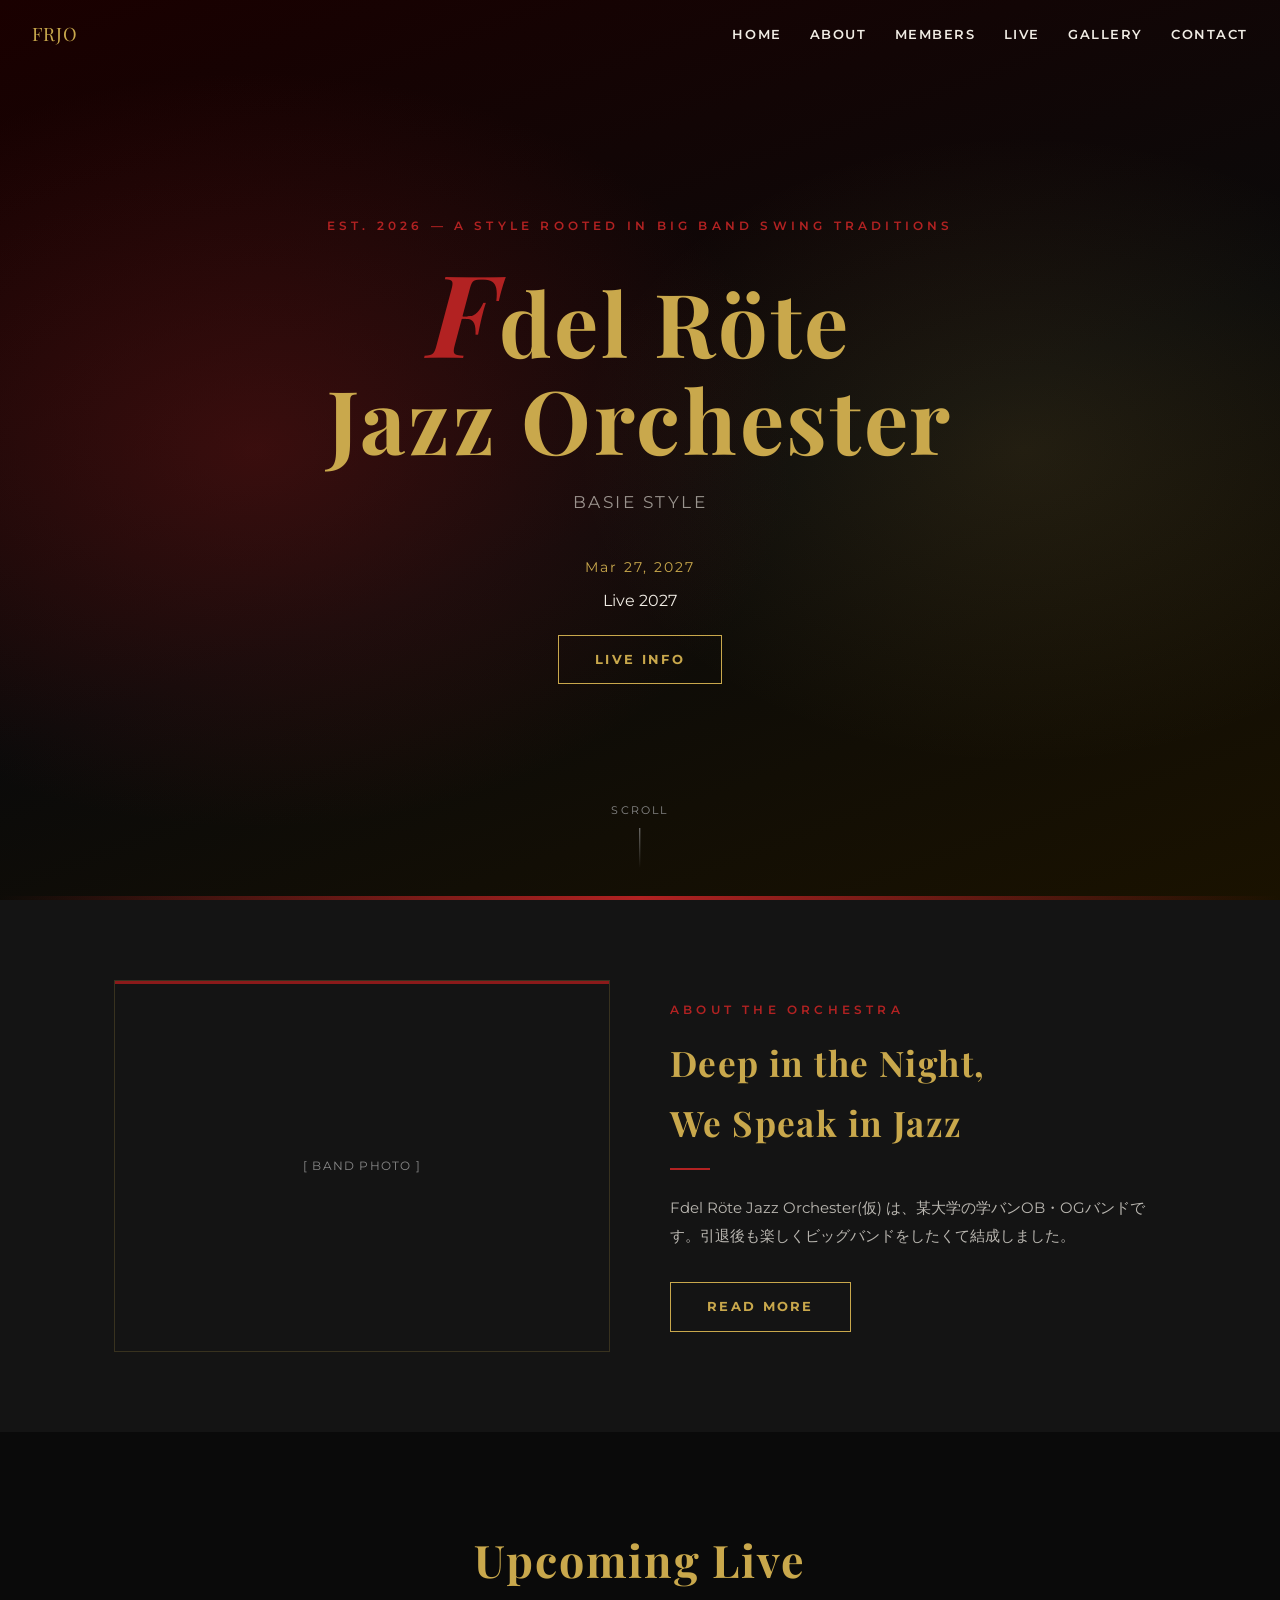
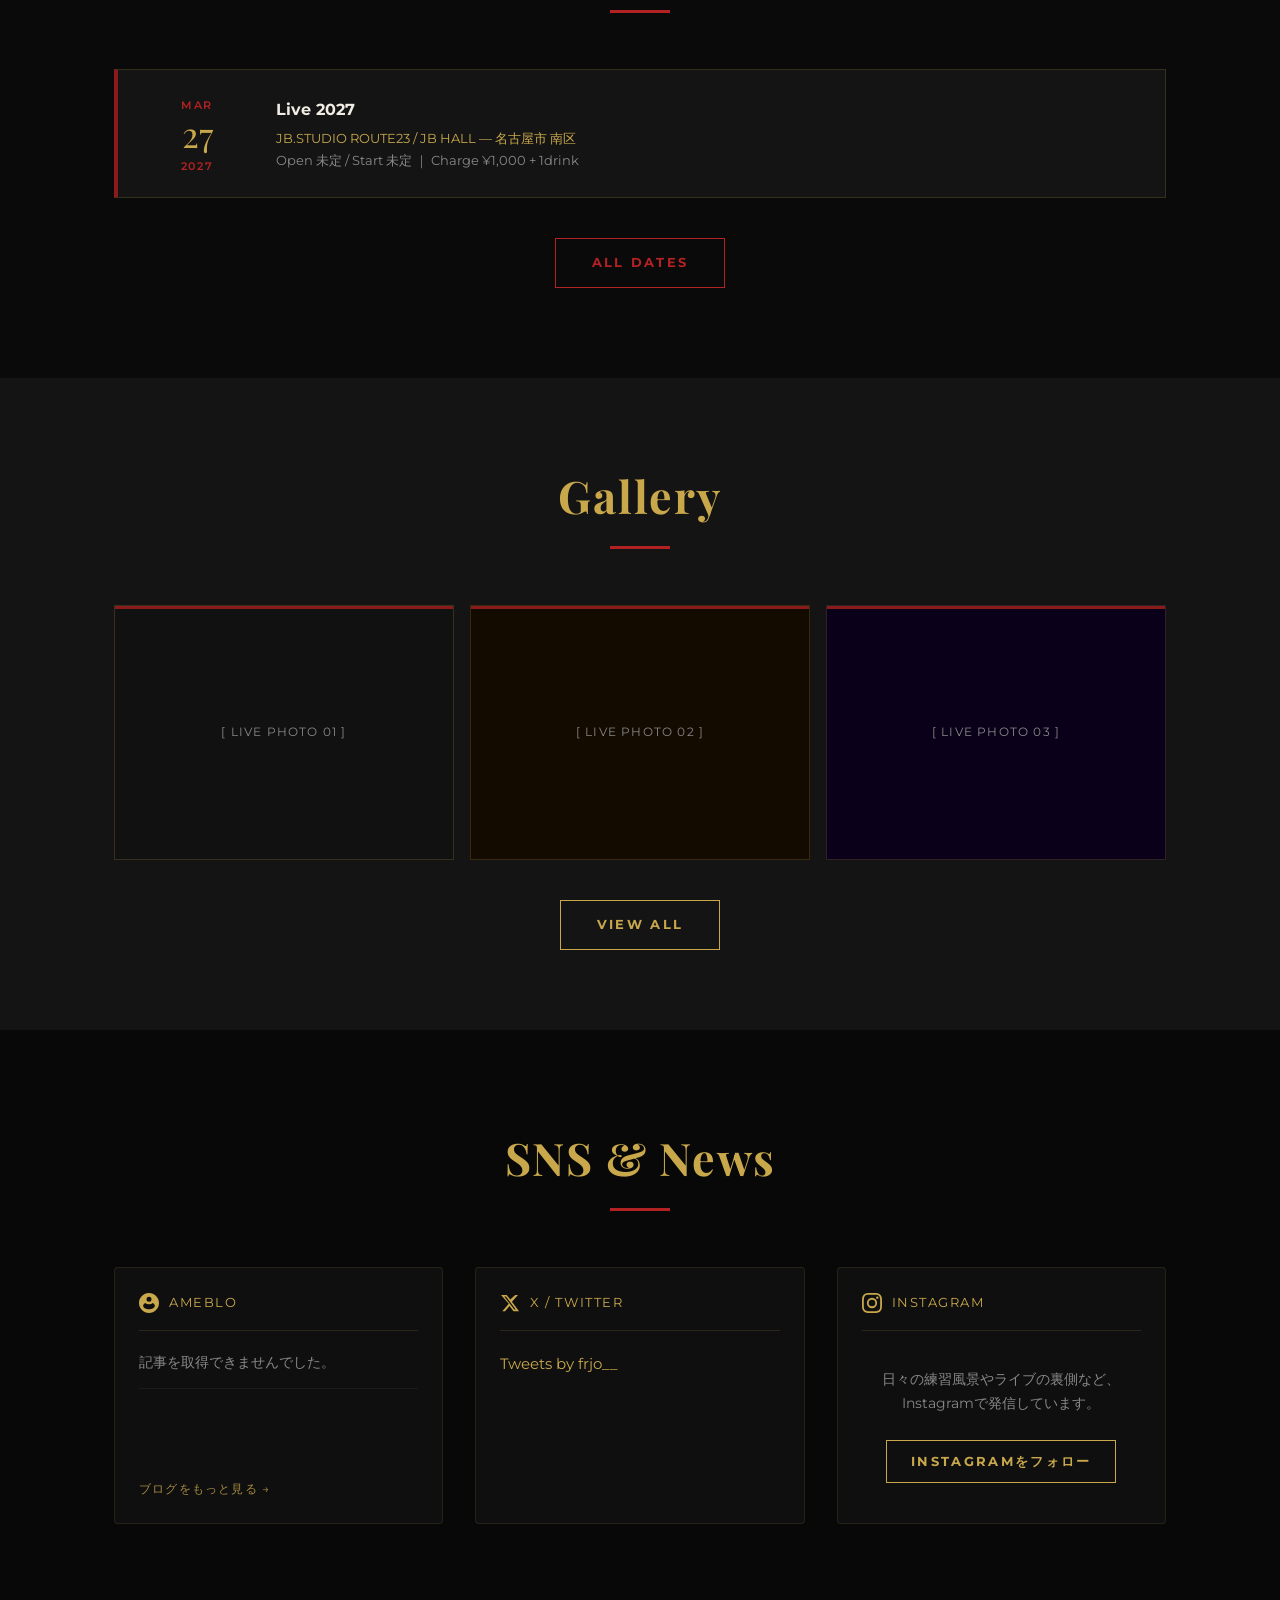
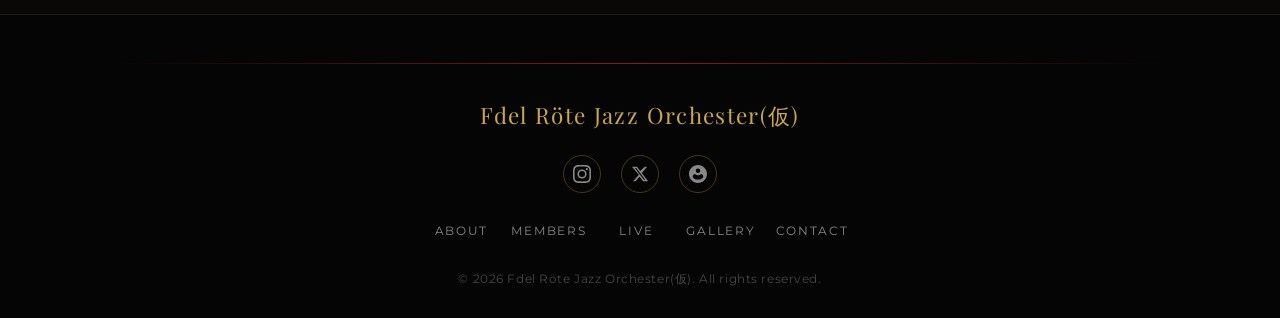
==== commit 74d2bb5b: "feat: ヒーローにライブ予定CTA追加（予定なし時はDiscoverにフォールバック）" ====
--- a/index.html
+++ b/index.html
@@ -35,7 +35,12 @@
         <span class="accent" style="font-size:1.3em;line-height:1;">F</span>del Röte<br>Jazz Orchester
       </h1>
       <p class="hero-tagline">Basie style</p>
-      <a href="about.html" class="btn">Discover</a>
+      <a href="about.html" class="btn" id="hero-cta">Discover</a>
+      <div id="hero-live" style="display:none;text-align:center;">
+        <p id="hero-live-date" style="font-size:.85rem;letter-spacing:.15em;color:var(--gold);margin-bottom:8px;"></p>
+        <p id="hero-live-title" style="font-size:1rem;color:var(--light);margin-bottom:20px;"></p>
+        <a href="live.html" class="btn">Live Info</a>
+      </div>
     </div>
     <div class="scroll-hint">scroll</div>
   </section>
@@ -198,6 +203,35 @@
   </footer>
 
   <script src="script.js"></script>
+  <script>
+    // ヒーローのCTA切り替え
+    // ★ ライブ予定を追加・変更する場合はここを編集してください
+    const UPCOMING_LIVES = [
+      {
+        date: '2027-03-27',          // YYYY-MM-DD形式
+        label: 'Mar 27, 2027',       // 表示用日付
+        title: 'Live 2027',          // イベント名
+      }
+    ];
+
+    (function () {
+      const today = new Date();
+      today.setHours(0, 0, 0, 0);
+
+      const next = UPCOMING_LIVES
+        .map(l => ({ ...l, d: new Date(l.date) }))
+        .filter(l => l.d >= today)
+        .sort((a, b) => a.d - b.d)[0];
+
+      if (next) {
+        document.getElementById('hero-cta').style.display = 'none';
+        const liveEl = document.getElementById('hero-live');
+        document.getElementById('hero-live-date').textContent = next.label;
+        document.getElementById('hero-live-title').textContent = next.title;
+        liveEl.style.display = 'block';
+      }
+    })();
+  </script>
   <script src="https://identity.netlify.com/v1/netlify-identity-widget.js"></script>
   <script>
     // パスワードリセット・招待リンクを /admin/ にリダイレクト
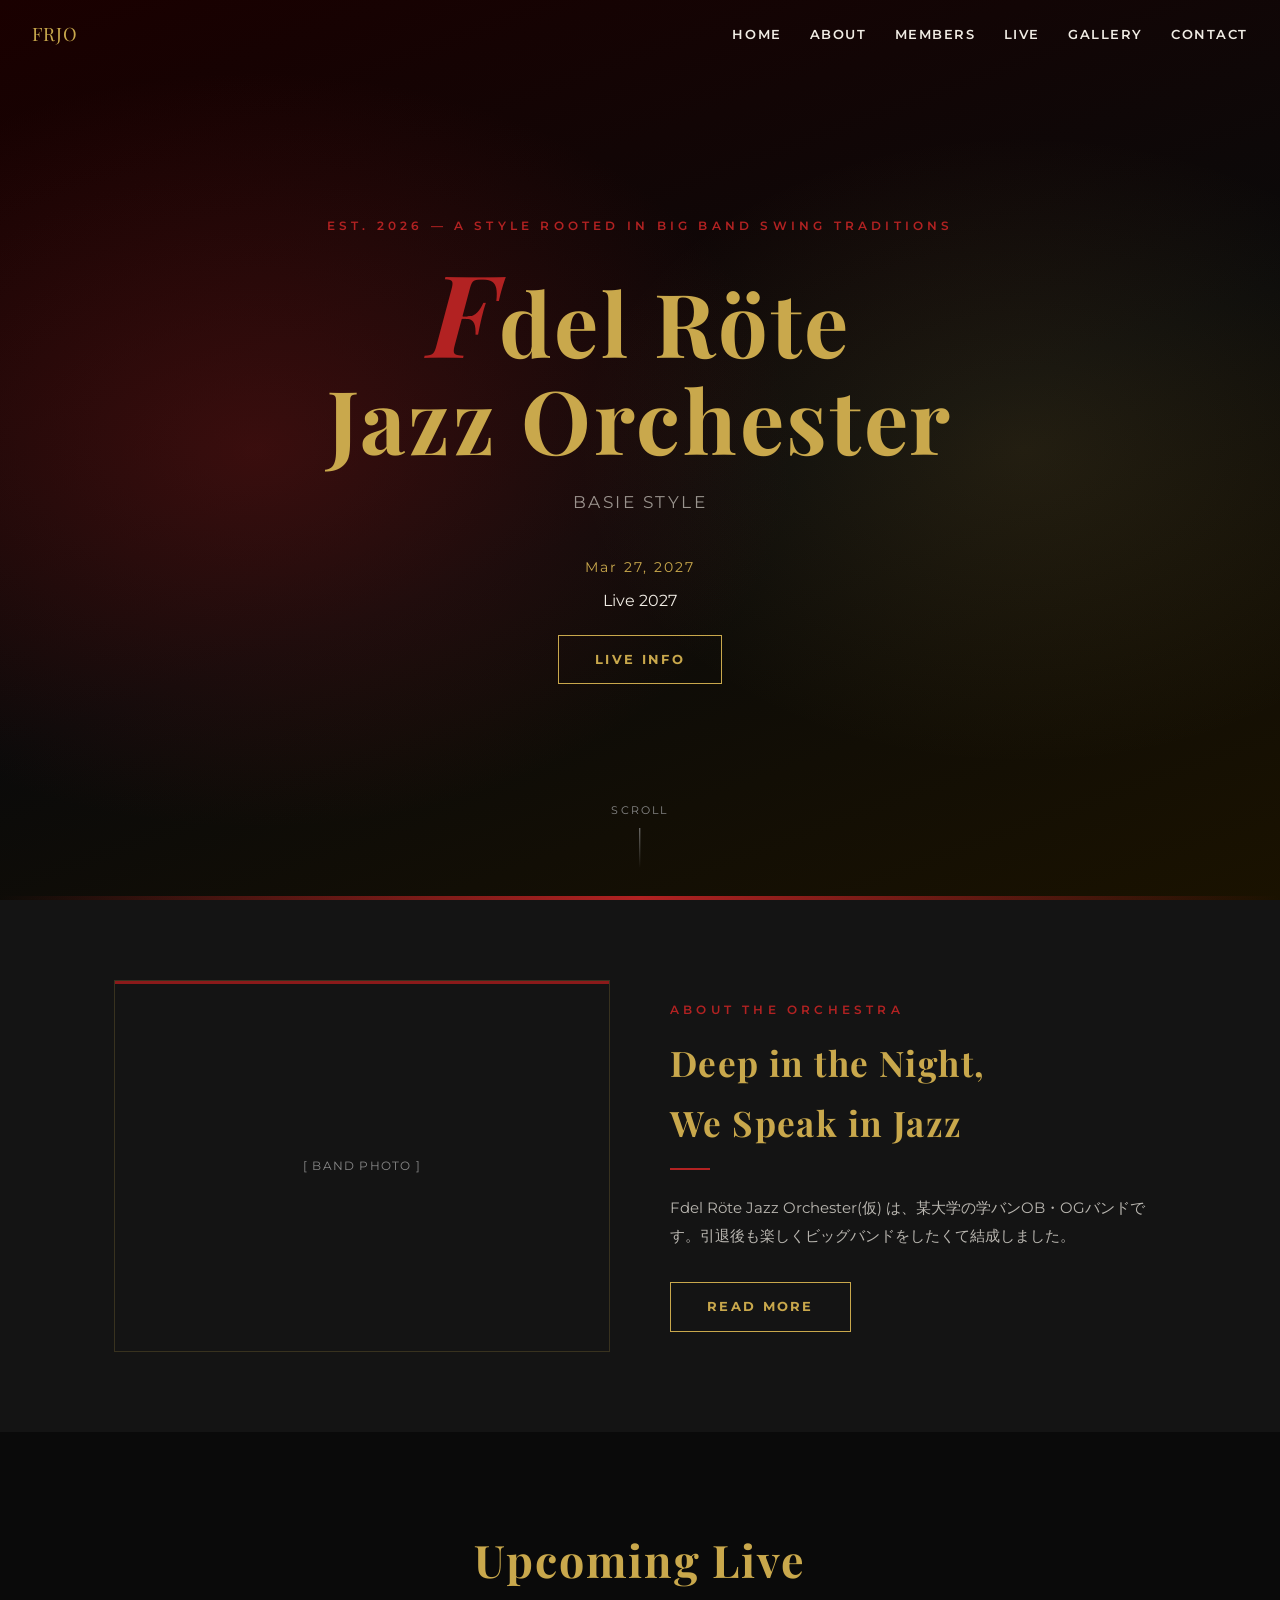
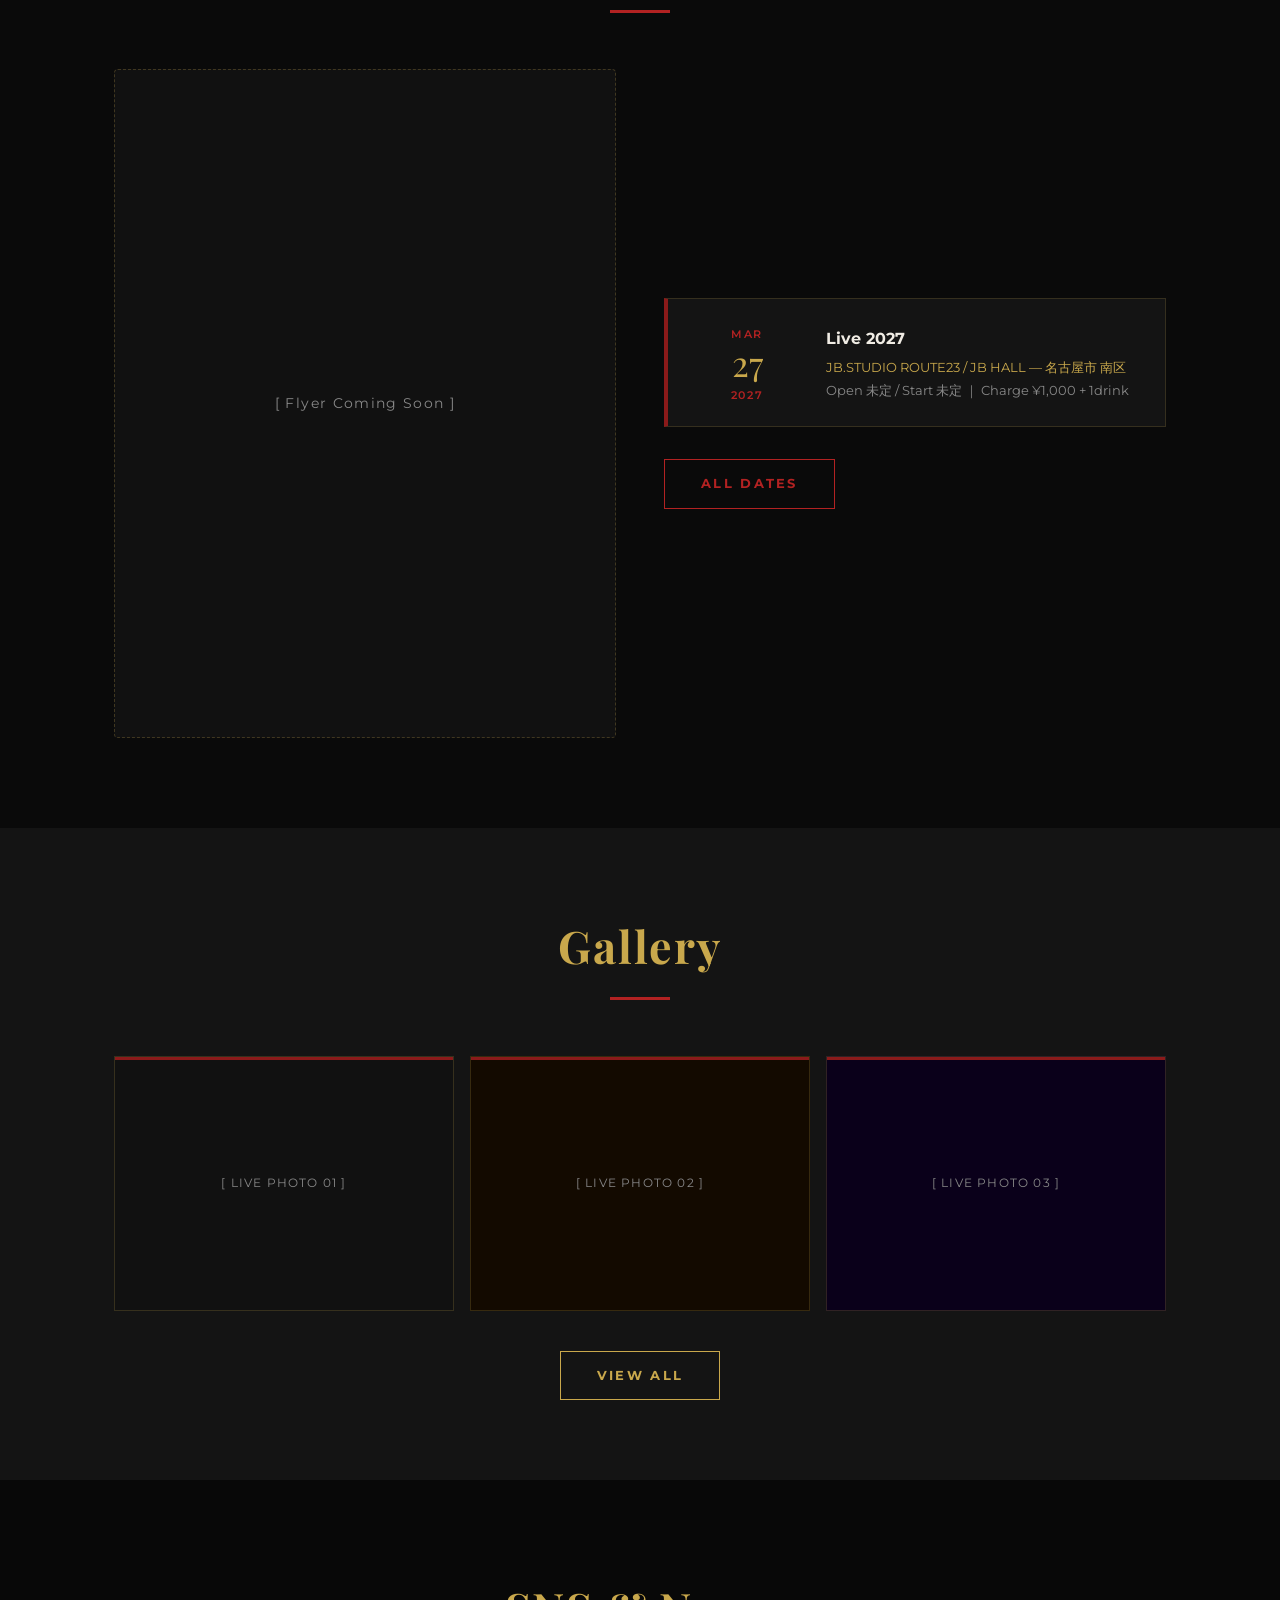
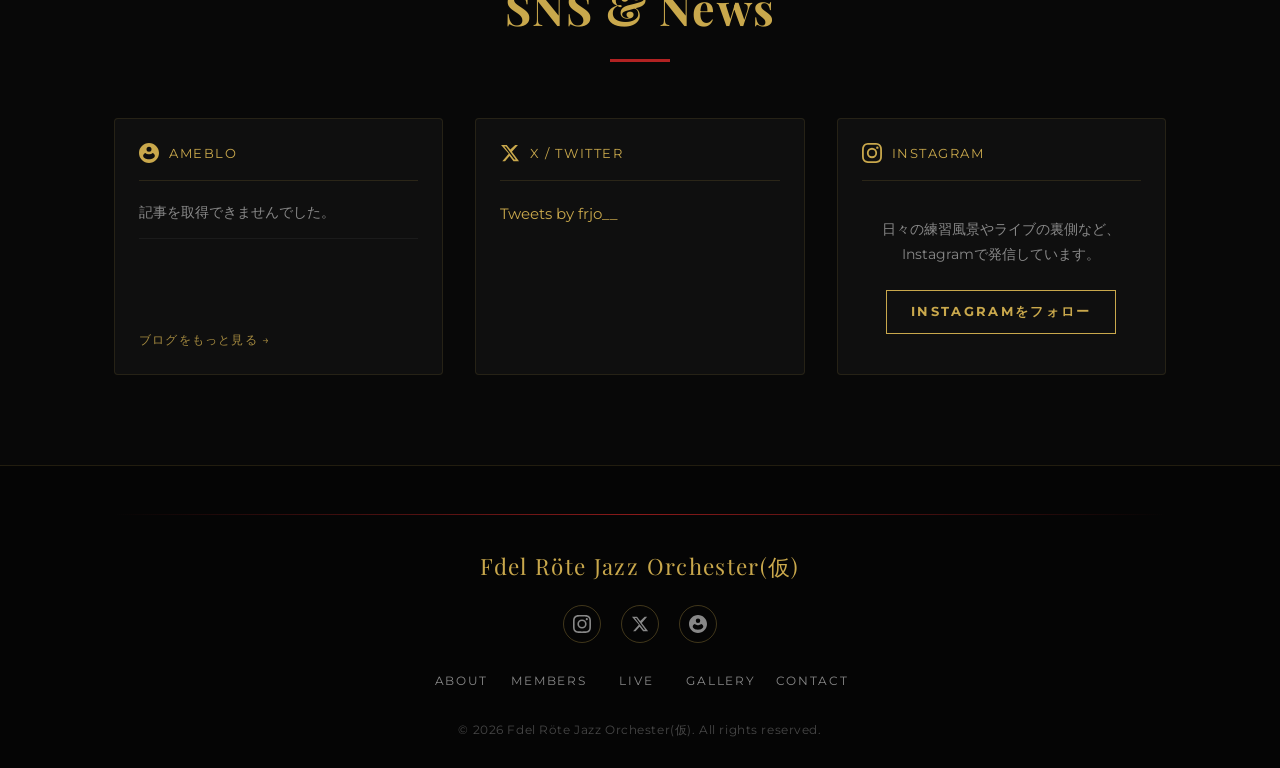
==== commit 0bbe460f: "feat: Upcoming Liveにフライヤー表示エリアを追加" ====
--- a/index.html
+++ b/index.html
@@ -70,22 +70,33 @@
     <div class="container">
       <h2 class="section-title">Upcoming Live</h2>
       <div class="divider"></div>
-      <ul class="live-list">
-        <li class="live-item slide-up">
-          <div class="live-date">
-            <span class="month">Mar</span>
-            <div class="day">27</div>
-            <span class="month">2027</span>
-          </div>
-          <div class="live-info">
-            <h3>Live 2027</h3>
-            <p class="venue">JB.STUDIO ROUTE23 / JB HALL — 名古屋市 南区</p>
-            <p>Open 未定 / Start 未定 ｜ Charge ¥1,000 + 1drink</p>
-          </div>
-        </li>
-      </ul>
-      <div style="text-align:center;margin-top:40px;">
-        <a href="live.html" class="btn btn-crimson">All Dates</a>
+      <div class="upcoming-live-layout">
+        <!-- フライヤー -->
+        <div class="flyer-area slide-left">
+          <img src="images/flyer-2027.jpg" alt="Live 2027 フライヤー" class="flyer-img"
+               onerror="this.style.display='none';this.nextElementSibling.style.display='flex';">
+          <div class="flyer-placeholder">[ Flyer Coming Soon ]</div>
+        </div>
+        <!-- ライブ情報 -->
+        <div class="slide-right">
+          <ul class="live-list">
+            <li class="live-item">
+              <div class="live-date">
+                <span class="month">Mar</span>
+                <div class="day">27</div>
+                <span class="month">2027</span>
+              </div>
+              <div class="live-info">
+                <h3>Live 2027</h3>
+                <p class="venue">JB.STUDIO ROUTE23 / JB HALL — 名古屋市 南区</p>
+                <p>Open 未定 / Start 未定 ｜ Charge ¥1,000 + 1drink</p>
+              </div>
+            </li>
+          </ul>
+          <div style="margin-top:32px;">
+            <a href="live.html" class="btn btn-crimson">All Dates</a>
+          </div>
+        </div>
       </div>
     </div>
   </section>
--- a/style.css
+++ b/style.css
@@ -418,6 +418,44 @@
 /* ---- Live ---- */
 .live-list { list-style: none; display: flex; flex-direction: column; gap: 24px; }
 
+/* ---- Upcoming Live フライヤーレイアウト ---- */
+.upcoming-live-layout {
+  display: grid;
+  grid-template-columns: 1fr 1fr;
+  gap: 48px;
+  align-items: center;
+}
+
+.flyer-area {
+  position: relative;
+}
+
+.flyer-img {
+  width: 100%;
+  border: 1px solid rgba(201,168,76,.2);
+  border-radius: 4px;
+  display: block;
+}
+
+.flyer-placeholder {
+  display: flex;
+  align-items: center;
+  justify-content: center;
+  aspect-ratio: 3/4;
+  background: rgba(255,255,255,.03);
+  border: 1px dashed rgba(201,168,76,.25);
+  border-radius: 4px;
+  color: var(--gray);
+  font-size: .85rem;
+  letter-spacing: .1em;
+}
+
+@media (max-width: 700px) {
+  .upcoming-live-layout {
+    grid-template-columns: 1fr;
+  }
+}
+
 .live-item {
   display: grid;
   grid-template-columns: 110px 1fr;
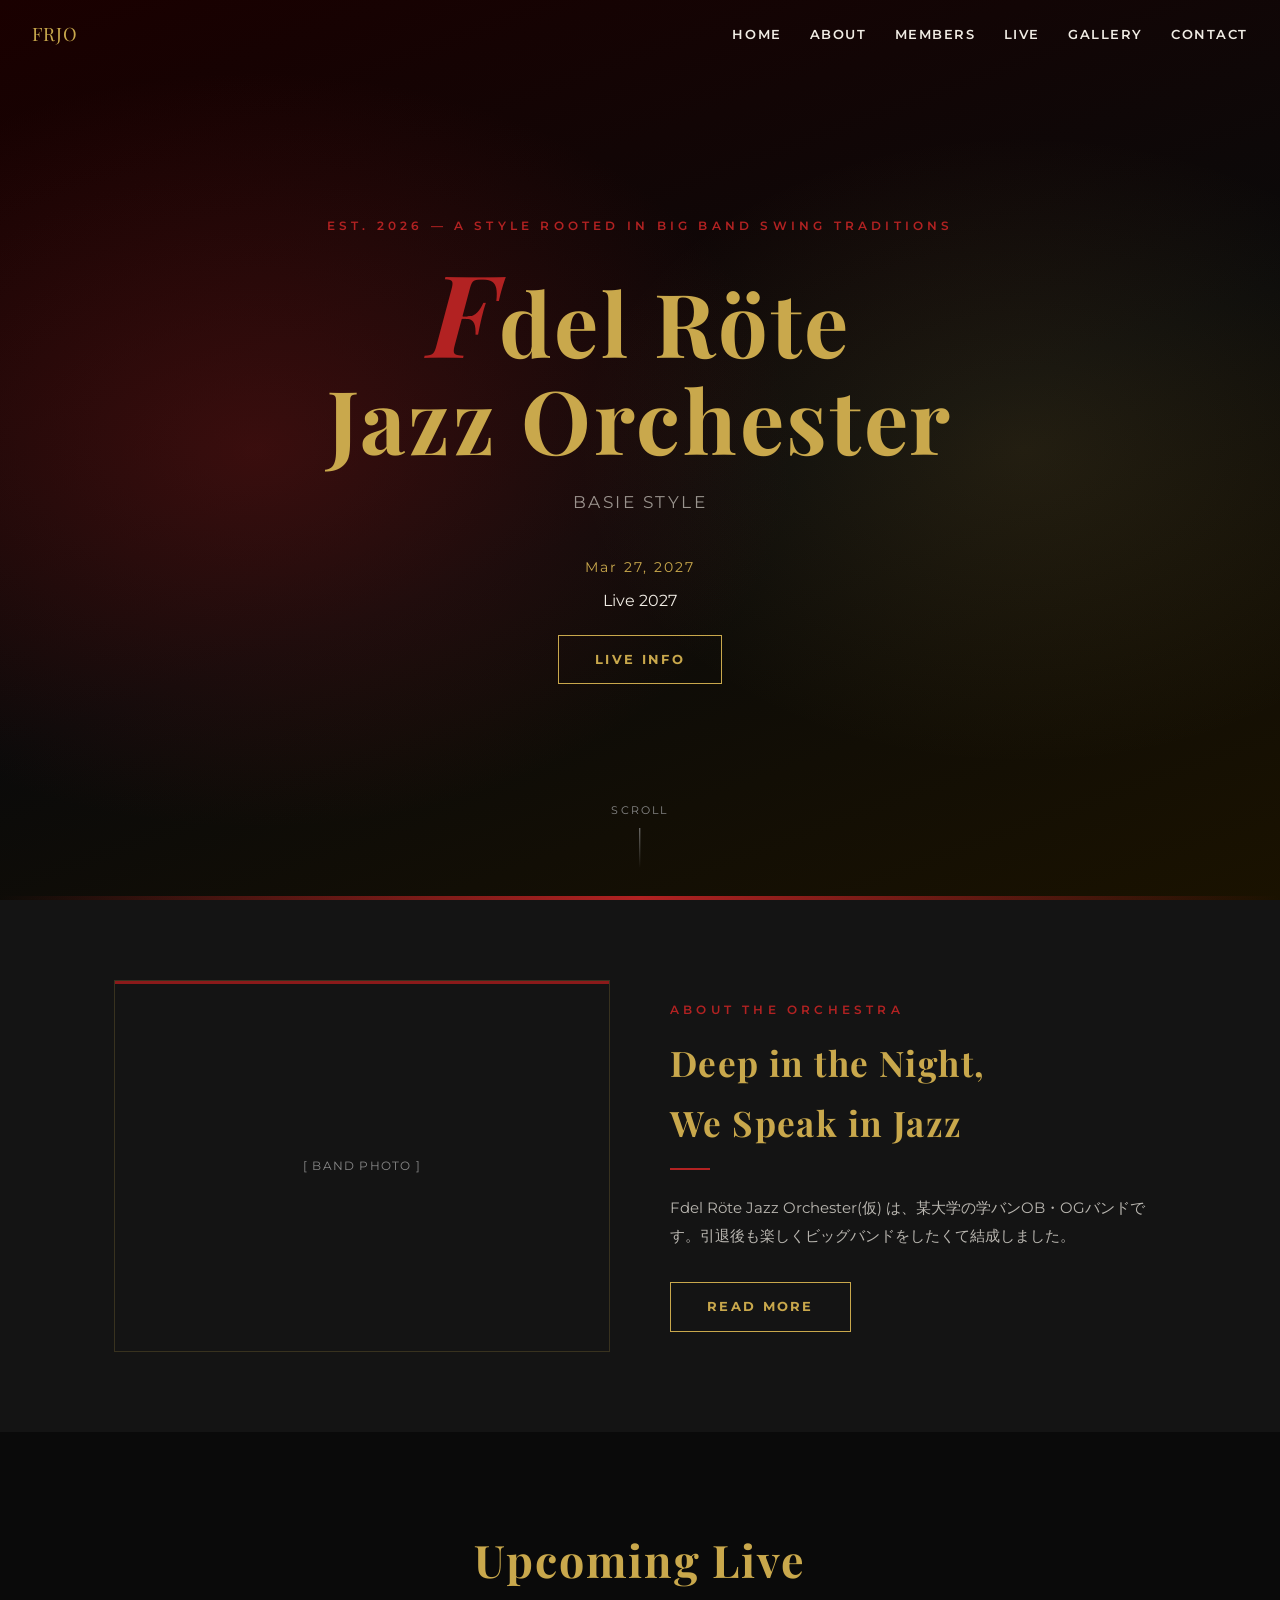
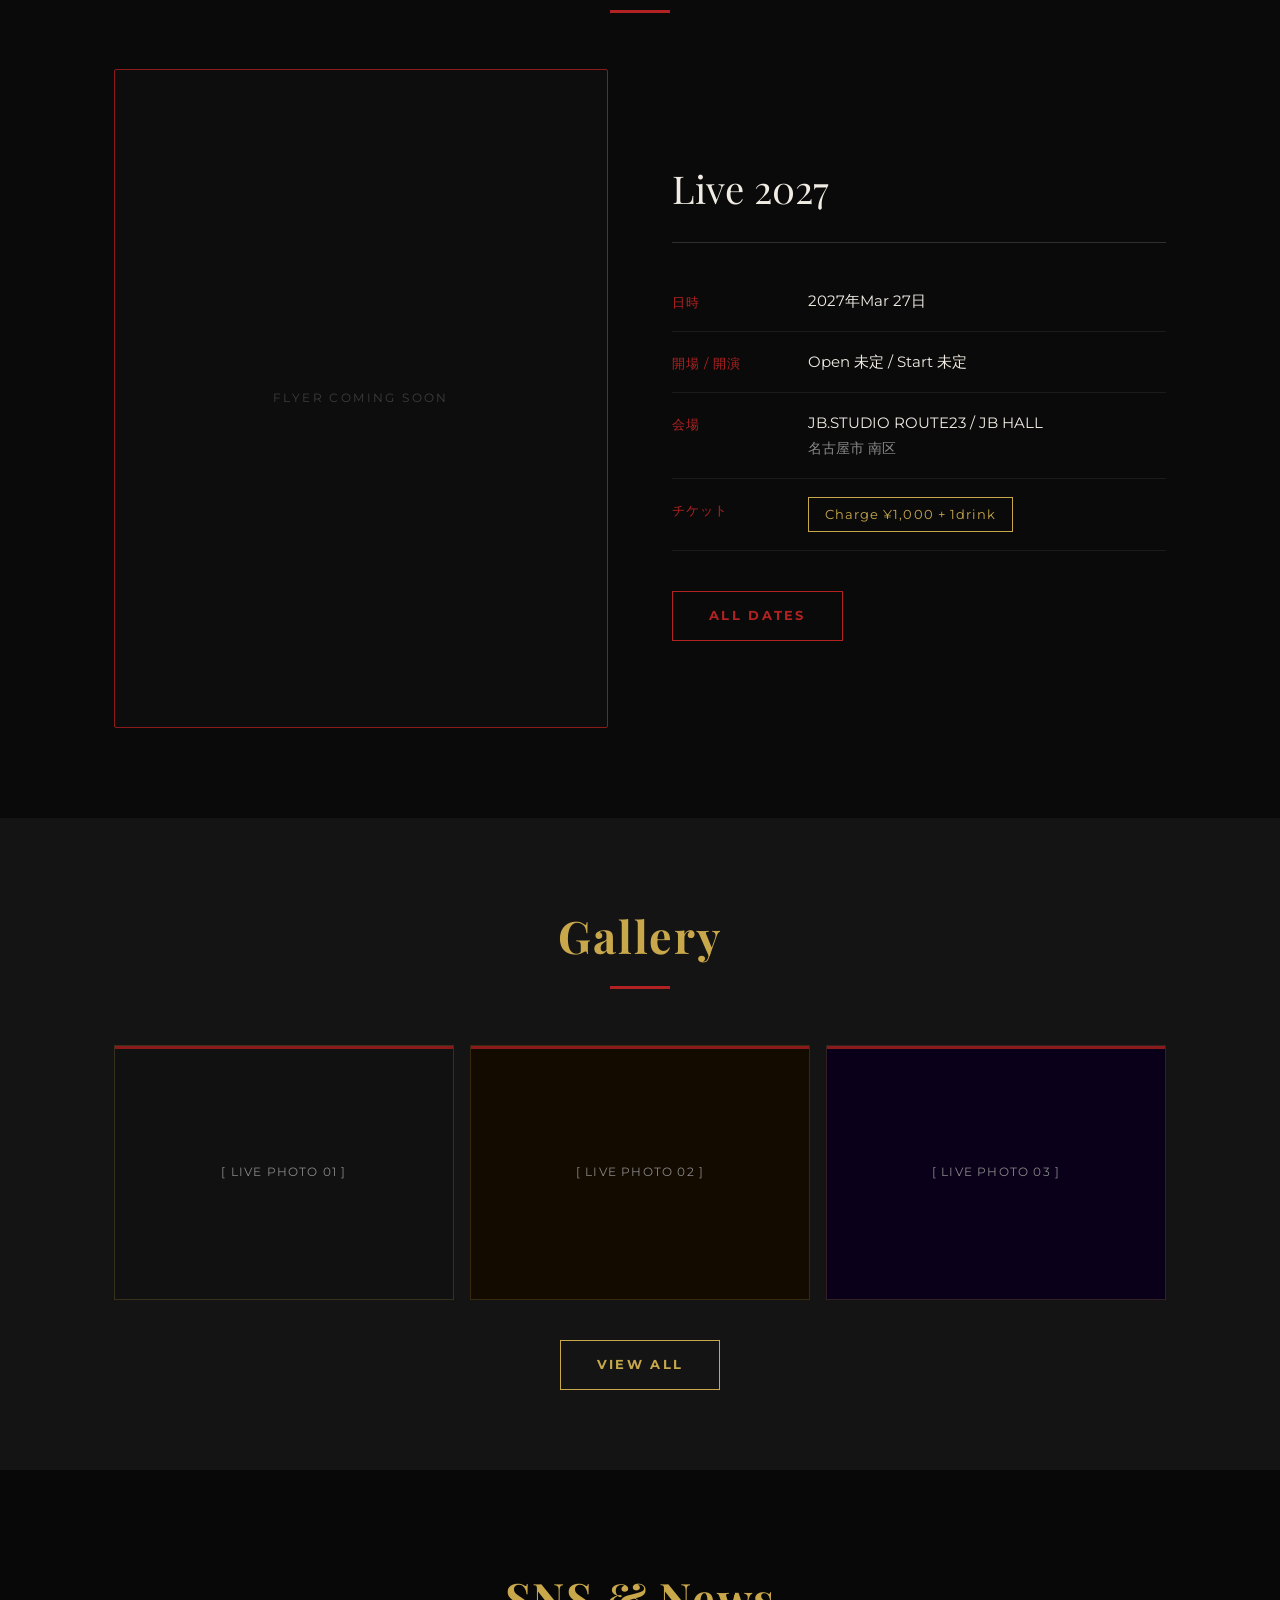
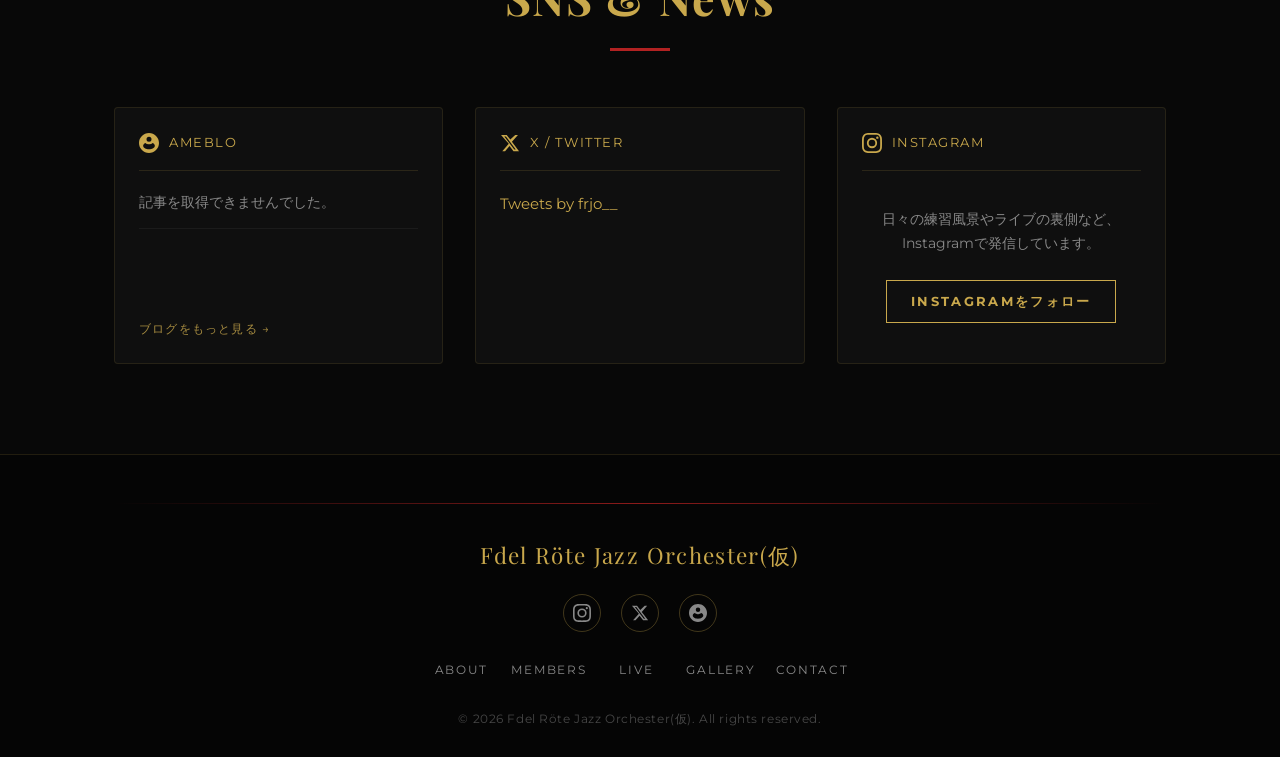
==== commit bff668f9: "feat: ホームのライブカードを詳細テーブルデザインに刷新" ====
--- a/index.html
+++ b/index.html
@@ -70,33 +70,8 @@
     <div class="container">
       <h2 class="section-title">Upcoming Live</h2>
       <div class="divider"></div>
-      <div class="upcoming-live-layout">
-        <!-- フライヤー -->
-        <div class="flyer-area slide-left">
-          <img src="images/flyer-2027.jpg" alt="Live 2027 フライヤー" class="flyer-img"
-               onerror="this.style.display='none';this.nextElementSibling.style.display='flex';">
-          <div class="flyer-placeholder">[ Flyer Coming Soon ]</div>
-        </div>
-        <!-- ライブ情報 -->
-        <div class="slide-right">
-          <ul class="live-list">
-            <li class="live-item">
-              <div class="live-date">
-                <span class="month">Mar</span>
-                <div class="day">27</div>
-                <span class="month">2027</span>
-              </div>
-              <div class="live-info">
-                <h3>Live 2027</h3>
-                <p class="venue">JB.STUDIO ROUTE23 / JB HALL — 名古屋市 南区</p>
-                <p>Open 未定 / Start 未定 ｜ Charge ¥1,000 + 1drink</p>
-              </div>
-            </li>
-          </ul>
-          <div style="margin-top:32px;">
-            <a href="live.html" class="btn btn-crimson">All Dates</a>
-          </div>
-        </div>
+      <div class="upcoming-live-layout" id="upcoming-live-layout">
+        <!-- JSONから動的生成 -->
       </div>
     </div>
   </section>
@@ -215,33 +190,78 @@
 
   <script src="script.js"></script>
   <script>
-    // ヒーローのCTA切り替え
-    // ★ ライブ予定を追加・変更する場合はここを編集してください
-    const UPCOMING_LIVES = [
-      {
-        date: '2027-03-27',          // YYYY-MM-DD形式
-        label: 'Mar 27, 2027',       // 表示用日付
-        title: 'Live 2027',          // イベント名
-      }
-    ];
-
-    (function () {
-      const today = new Date();
-      today.setHours(0, 0, 0, 0);
-
-      const next = UPCOMING_LIVES
-        .map(l => ({ ...l, d: new Date(l.date) }))
-        .filter(l => l.d >= today)
-        .sort((a, b) => a.d - b.d)[0];
-
-      if (next) {
-        document.getElementById('hero-cta').style.display = 'none';
-        const liveEl = document.getElementById('hero-live');
-        document.getElementById('hero-live-date').textContent = next.label;
-        document.getElementById('hero-live-title').textContent = next.title;
-        liveEl.style.display = 'block';
-      }
-    })();
+    // lives.json を読み込んでトップページのライブ情報を表示
+    fetch('data/lives.json')
+      .then(r => r.json())
+      .then(data => {
+        const today = new Date();
+        today.setHours(0, 0, 0, 0);
+
+        // 直近の1件を取得
+        const next = (data.upcoming || [])
+          .filter(l => new Date(l.date) >= today)
+          .sort((a, b) => new Date(a.date) - new Date(b.date))[0];
+
+        // ヒーローCTA切り替え
+        if (next) {
+          document.getElementById('hero-cta').style.display = 'none';
+          document.getElementById('hero-live-date').textContent =
+            `${next.month} ${next.day}, ${next.year}`;
+          document.getElementById('hero-live-title').textContent = next.title;
+          document.getElementById('hero-live').style.display = 'block';
+        }
+
+        // Upcoming Liveセクション
+        const layout = document.getElementById('upcoming-live-layout');
+        if (!layout) return;
+
+        if (!next) {
+          layout.innerHTML = '<p style="color:var(--gray);text-align:center;">現在予定されているライブはありません。</p>';
+          return;
+        }
+
+        layout.innerHTML = `
+          <div class="flyer-area slide-left">
+            <img src="${next.flyer || ''}" alt="${next.title} フライヤー" class="flyer-img"
+                 onerror="this.style.display='none';this.nextElementSibling.style.display='flex';">
+            <div class="flyer-placeholder" style="${next.flyer ? '' : 'display:flex;'}">FLYER COMING SOON</div>
+          </div>
+          <div class="live-detail slide-right">
+            <h2 class="live-detail-title">${next.title}</h2>
+            <div class="live-detail-divider"></div>
+            <dl class="live-detail-table">
+              <div class="live-detail-row">
+                <dt>日時</dt>
+                <dd>${next.year}年${next.month} ${next.day}日</dd>
+              </div>
+              <div class="live-detail-row">
+                <dt>開場 / 開演</dt>
+                <dd>Open ${next.open} / Start ${next.start}</dd>
+              </div>
+              <div class="live-detail-row">
+                <dt>会場</dt>
+                <dd>${next.venue}${next.venue_sub ? `<br><span style="color:var(--gray);font-size:.9em;">${next.venue_sub}</span>` : ''}</dd>
+              </div>
+              <div class="live-detail-row">
+                <dt>チケット</dt>
+                <dd><span class="live-ticket-badge">Charge ${next.charge}</span></dd>
+              </div>
+            </dl>
+            <a href="live.html" class="btn btn-crimson" style="margin-top:40px;display:inline-block;">All Dates</a>
+          </div>
+        `;
+
+        // アニメーション再適用
+        const observer = new IntersectionObserver(entries => {
+          entries.forEach(entry => {
+            if (entry.isIntersecting) {
+              entry.target.classList.add('visible');
+              observer.unobserve(entry.target);
+            }
+          });
+        }, { threshold: 0.15 });
+        layout.querySelectorAll('.slide-left, .slide-right').forEach(el => observer.observe(el));
+      });
   </script>
   <script src="https://identity.netlify.com/v1/netlify-identity-widget.js"></script>
   <script>
--- a/style.css
+++ b/style.css
@@ -422,7 +422,7 @@
 .upcoming-live-layout {
   display: grid;
   grid-template-columns: 1fr 1fr;
-  gap: 48px;
+  gap: 64px;
   align-items: center;
 }
 
@@ -432,8 +432,8 @@
 
 .flyer-img {
   width: 100%;
-  border: 1px solid rgba(201,168,76,.2);
-  border-radius: 4px;
+  border: 1px solid var(--crimson);
+  border-radius: 2px;
   display: block;
 }
 
@@ -442,17 +442,74 @@
   align-items: center;
   justify-content: center;
   aspect-ratio: 3/4;
-  background: rgba(255,255,255,.03);
-  border: 1px dashed rgba(201,168,76,.25);
-  border-radius: 4px;
-  color: var(--gray);
-  font-size: .85rem;
-  letter-spacing: .1em;
+  background: #0d0d0d;
+  border: 1px solid var(--crimson);
+  border-radius: 2px;
+  color: rgba(255,255,255,.2);
+  font-size: .75rem;
+  letter-spacing: .2em;
+}
+
+/* ライブ詳細テーブル */
+.live-detail-title {
+  font-family: var(--font-serif);
+  font-size: clamp(1.8rem, 3vw, 2.8rem);
+  color: var(--light);
+  margin-bottom: 20px;
+  font-weight: 400;
+}
+
+.live-detail-divider {
+  width: 100%;
+  height: 1px;
+  background: rgba(255,255,255,.15);
+  margin-bottom: 28px;
+}
+
+.live-detail-table {
+  display: flex;
+  flex-direction: column;
+  gap: 0;
+}
+
+.live-detail-row {
+  display: grid;
+  grid-template-columns: 120px 1fr;
+  gap: 16px;
+  padding: 18px 0;
+  border-bottom: 1px solid rgba(255,255,255,.07);
+  align-items: start;
+}
+
+.live-detail-row dt {
+  color: var(--crimson-lt);
+  font-size: .82rem;
+  letter-spacing: .08em;
+  padding-top: 2px;
+}
+
+.live-detail-row dd {
+  color: var(--light);
+  font-size: .95rem;
+  line-height: 1.6;
+}
+
+.live-ticket-badge {
+  display: inline-block;
+  border: 1px solid var(--gold);
+  color: var(--gold);
+  font-size: .82rem;
+  padding: 6px 16px;
+  letter-spacing: .08em;
 }
 
 @media (max-width: 700px) {
   .upcoming-live-layout {
     grid-template-columns: 1fr;
+    gap: 40px;
+  }
+  .live-detail-row {
+    grid-template-columns: 90px 1fr;
   }
 }
 
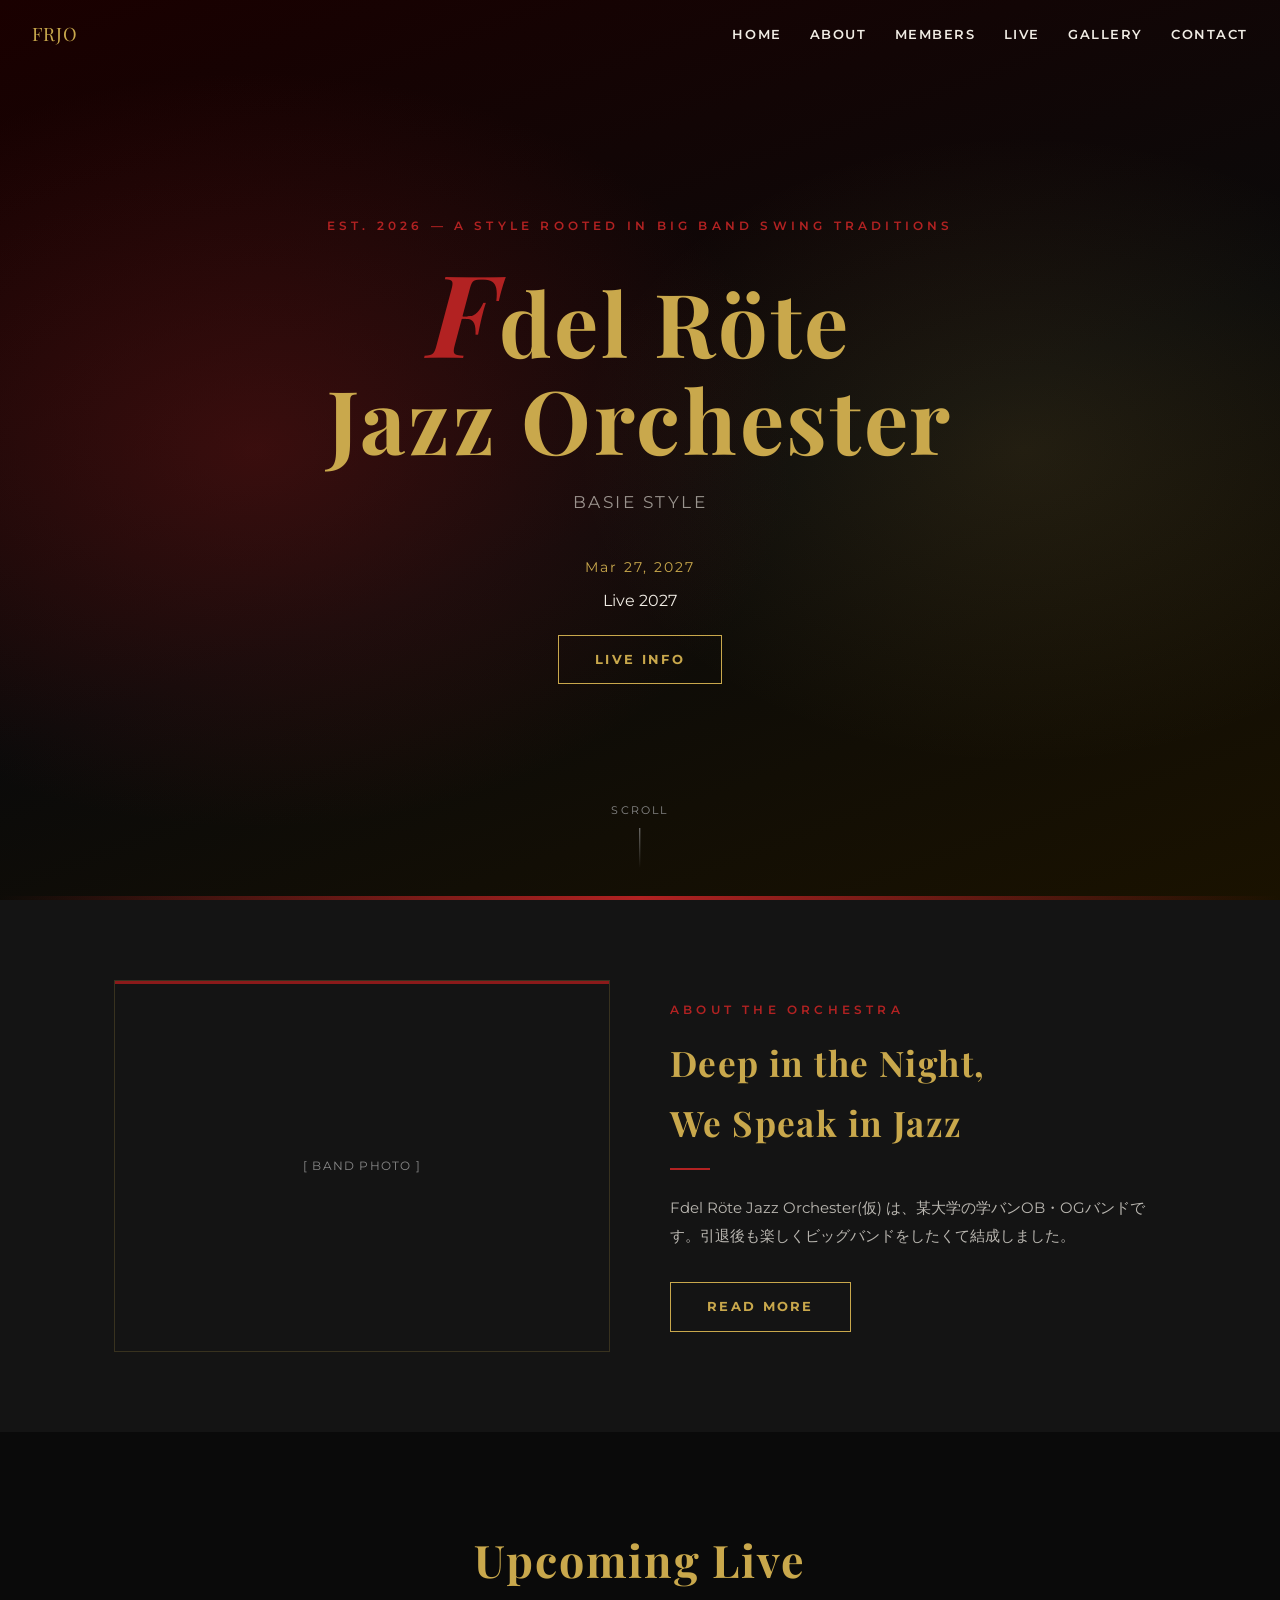
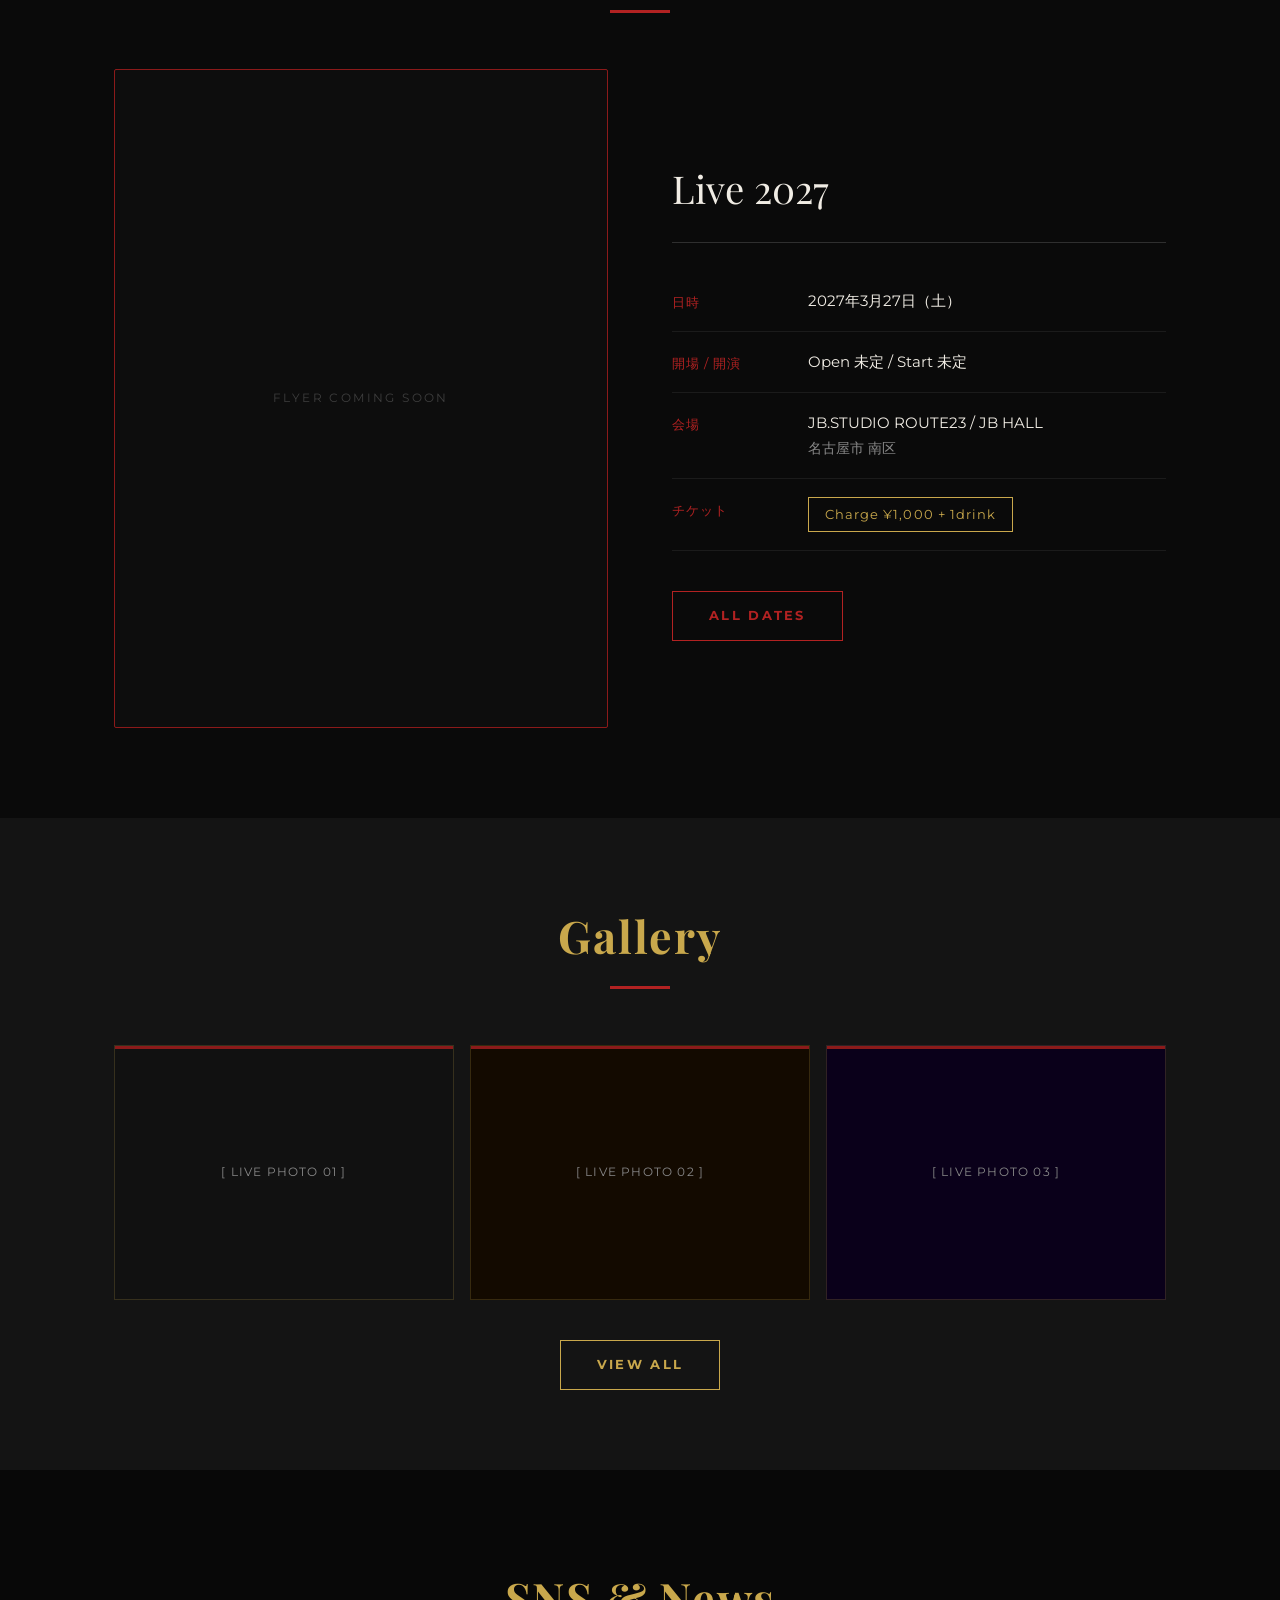
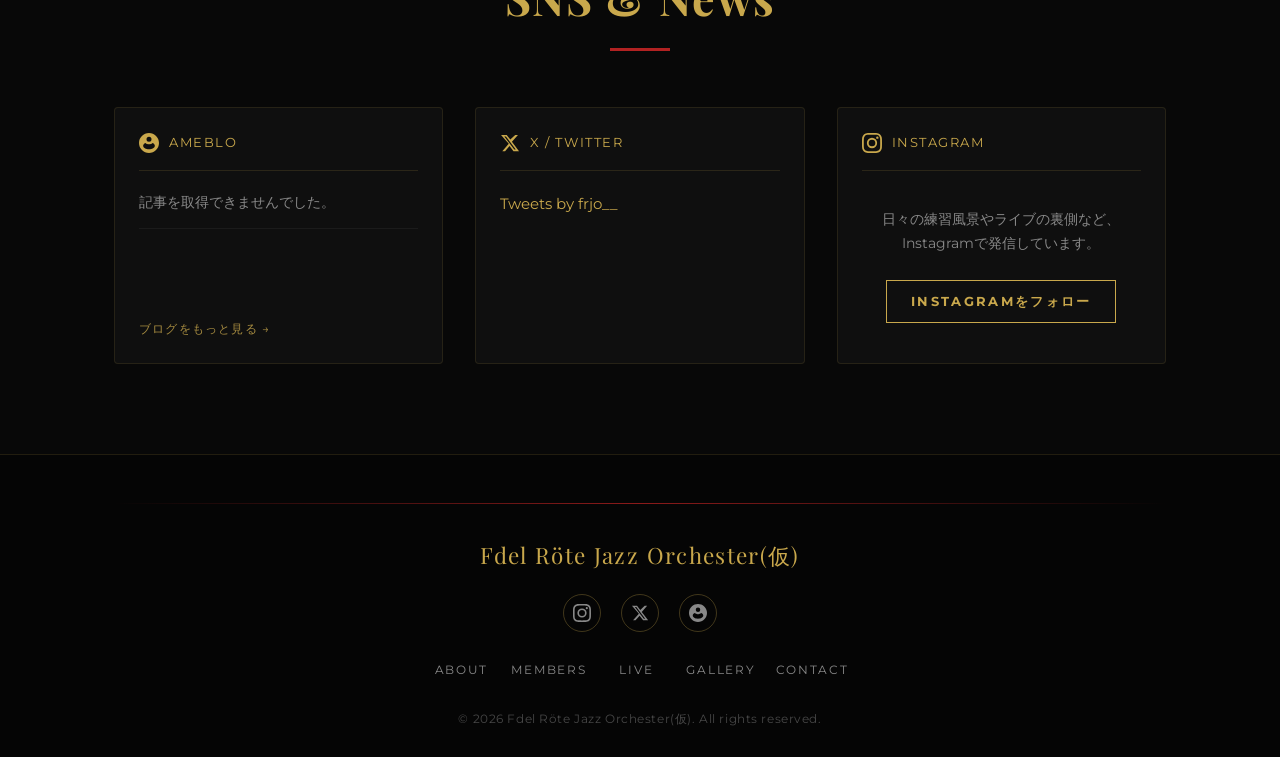
==== commit 69911317: "fix: ライブカードの日時表示を日本語形式に修正" ====
--- a/index.html
+++ b/index.html
@@ -232,7 +232,7 @@
             <dl class="live-detail-table">
               <div class="live-detail-row">
                 <dt>日時</dt>
-                <dd>${next.year}年${next.month} ${next.day}日</dd>
+                <dd>${next.date_ja || `${next.year}年${next.month}${next.day}日`}</dd>
               </div>
               <div class="live-detail-row">
                 <dt>開場 / 開演</dt>
